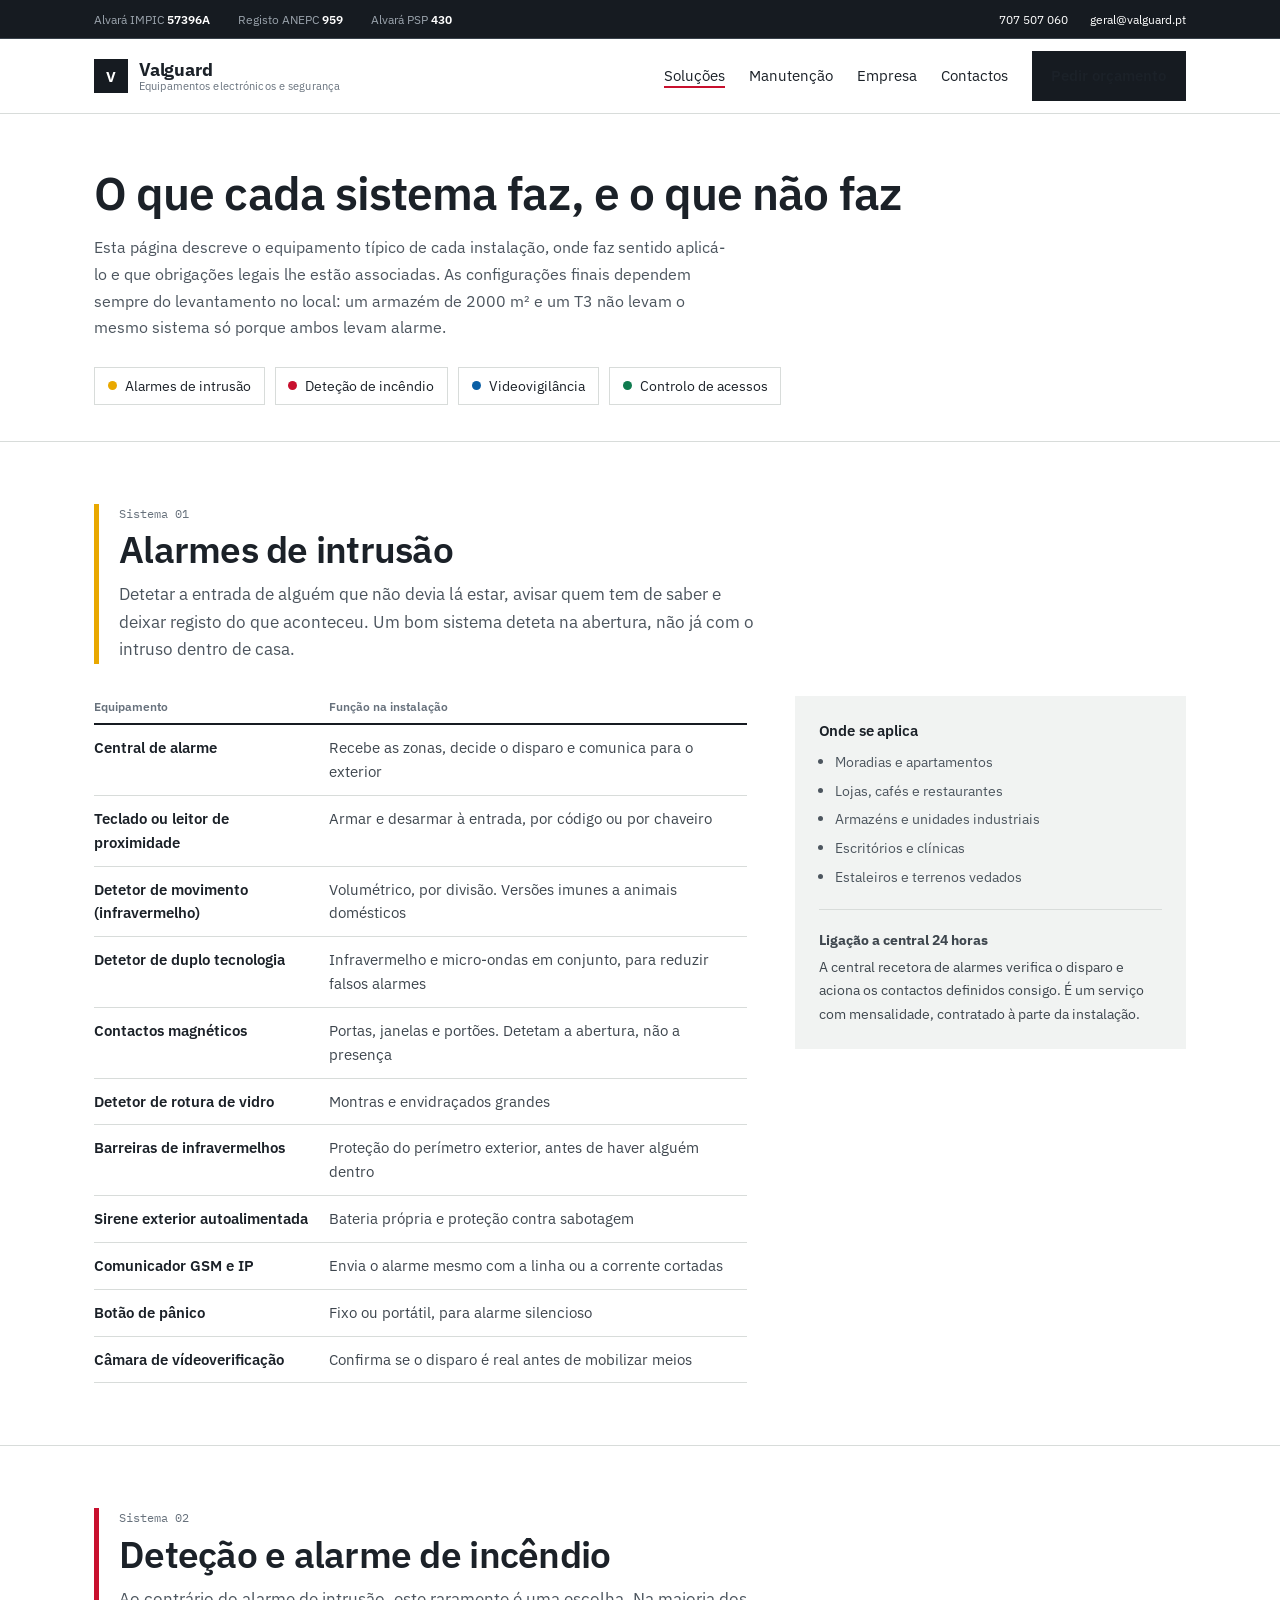
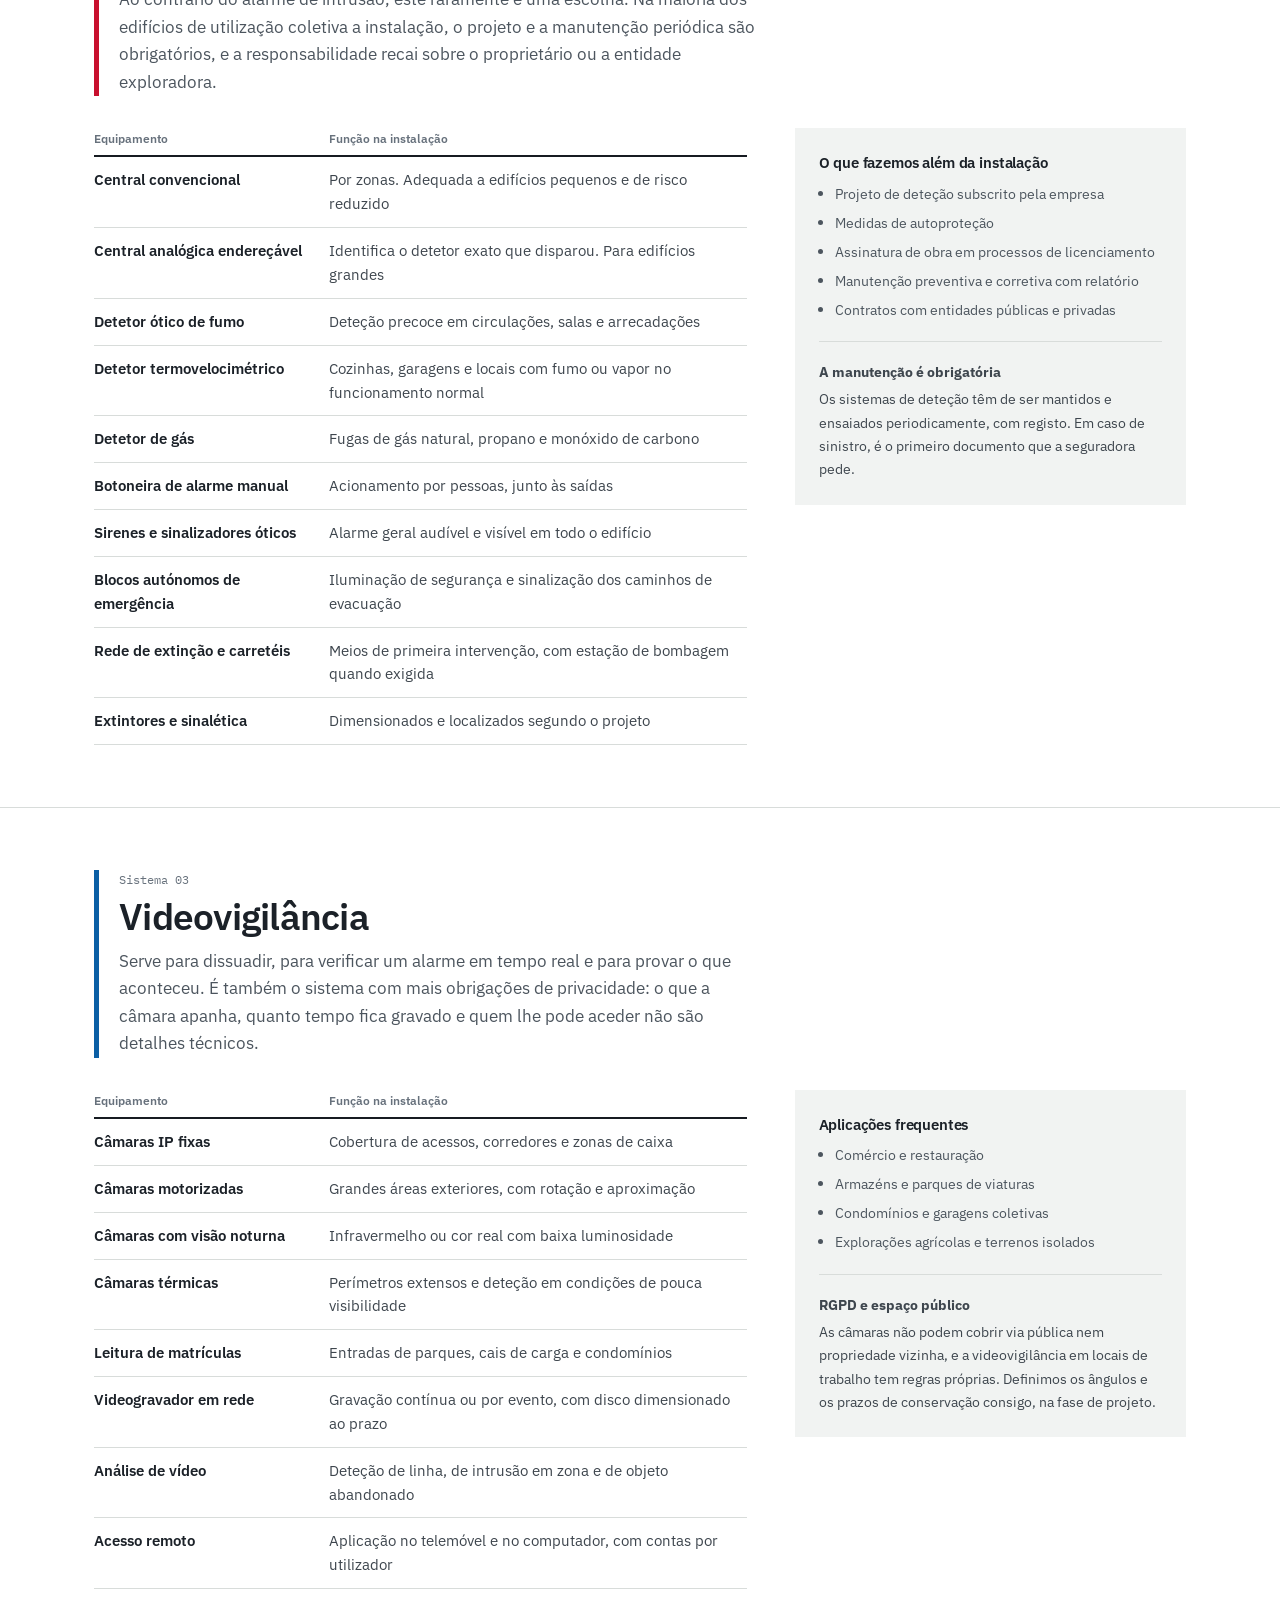
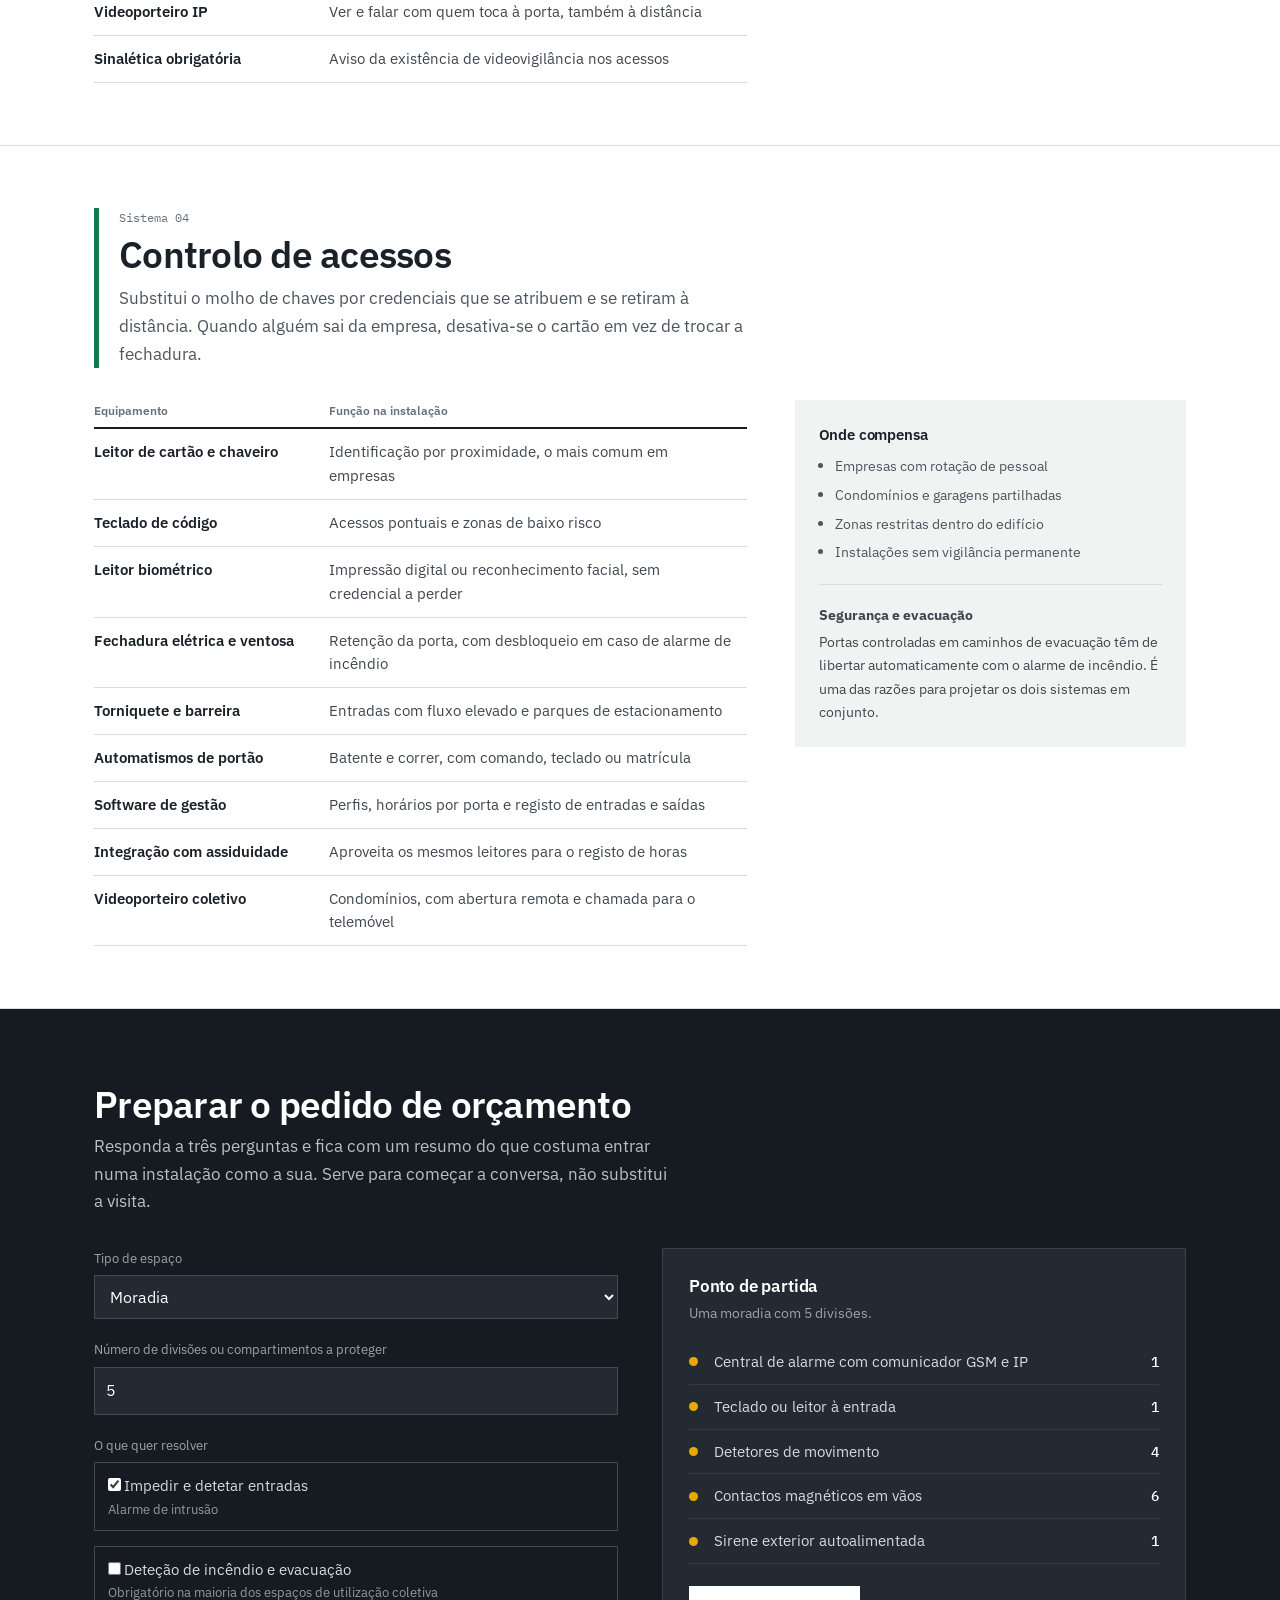
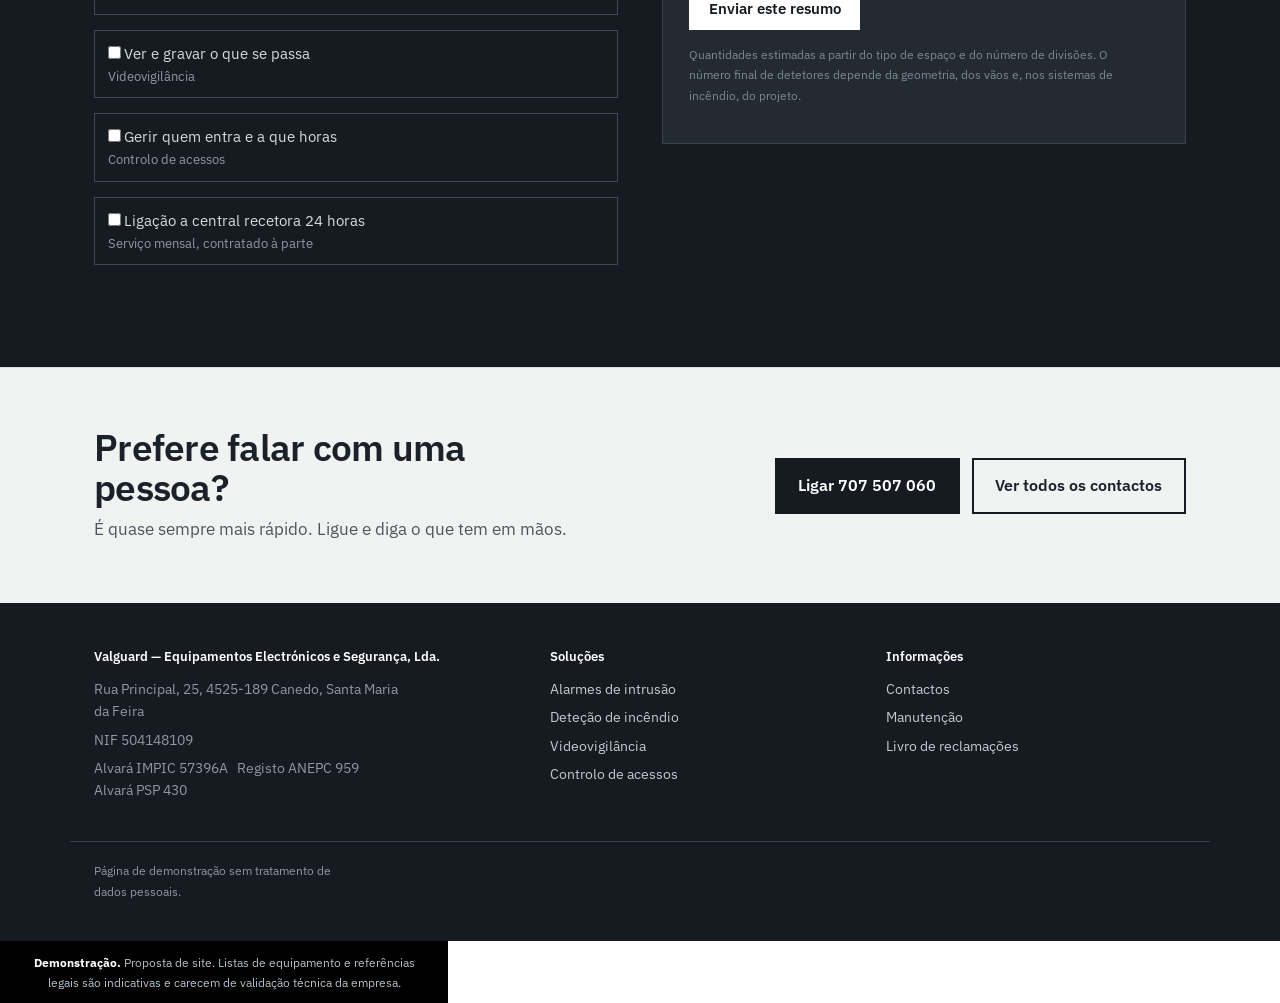
==== solucoes.html @ 0702d92c "Site de demonstração Valguard: página inicial com planta interativa, página de soluções e configurad" ====
<!DOCTYPE html>
<html lang="pt-PT">
<head>
<meta charset="utf-8">
<meta name="viewport" content="width=device-width, initial-scale=1">
<title>Soluções — Valguard, sistemas de segurança</title>
<meta name="description" content="Alarmes de intrusão, deteção de incêndio, videovigilância e controlo de acessos: o que inclui cada sistema, onde se aplica e que obrigações legais tem.">
<link rel="preconnect" href="https://fonts.googleapis.com">
<link rel="preconnect" href="https://fonts.gstatic.com" crossorigin>
<link href="https://fonts.googleapis.com/css2?family=IBM+Plex+Mono:wght@400;500&family=IBM+Plex+Sans:wght@400;500;600;700&display=swap" rel="stylesheet">
<link rel="stylesheet" href="assets/style.css">
</head>
<body>
<a class="skip" href="#conteudo">Saltar para o conteúdo</a>

<div class="credenciais">
  <div class="wrap">
    <span>Alvará IMPIC <b>57396A</b></span>
    <span>Registo ANEPC <b>959</b></span>
    <span>Alvará PSP <b>430</b></span>
    <span class="dir">
      <a href="tel:707507060">707 507 060</a>
      <a href="mailto:geral@valguard.pt">geral@valguard.pt</a>
    </span>
  </div>
</div>

<header class="topo">
  <div class="wrap">
    <a class="marca" href="index.html">
      <span class="sig" aria-hidden="true">V</span>
      <span class="nome">Valguard<small>Equipamentos electrónicos e segurança</small></span>
    </a>
    <nav class="menu">
      <a href="solucoes.html" aria-current="page">Soluções</a>
      <a href="index.html#manutencao">Manutenção</a>
      <a href="index.html#empresa">Empresa</a>
      <a href="index.html#contactos">Contactos</a>
      <a class="btn" href="#configurador">Pedir orçamento</a>
    </nav>
  </div>
</header>

<main id="conteudo">

<div class="topo-solucoes">
  <div class="wrap">
    <h1>O que cada sistema faz, e o que não faz</h1>
    <p>Esta página descreve o equipamento típico de cada instalação, onde faz sentido aplicá-lo
      e que obrigações legais lhe estão associadas. As configurações finais dependem sempre
      do levantamento no local: um armazém de 2000 m² e um T3 não levam o mesmo sistema
      só porque ambos levam alarme.</p>
    <div class="indice">
      <a href="#intrusao"><i style="background:var(--intrusao)"></i>Alarmes de intrusão</a>
      <a href="#incendio"><i style="background:var(--incendio)"></i>Deteção de incêndio</a>
      <a href="#video"><i style="background:var(--video)"></i>Videovigilância</a>
      <a href="#acessos"><i style="background:var(--acessos)"></i>Controlo de acessos</a>
    </div>
  </div>
</div>

<!-- INTRUSÃO -->
<section class="sistema i-intrusao" id="intrusao">
  <div class="wrap">
    <div class="cab">
      <span class="tipo">Sistema 01</span>
      <h2>Alarmes de intrusão</h2>
      <p>Detetar a entrada de alguém que não devia lá estar, avisar quem tem de saber
        e deixar registo do que aconteceu. Um bom sistema deteta na abertura, não já com o intruso
        dentro de casa.</p>
    </div>

    <div class="corpo-sistema">
      <div>
        <table class="tabela-eq">
          <thead><tr><th>Equipamento</th><th>Função na instalação</th></tr></thead>
          <tbody>
            <tr><td>Central de alarme</td><td>Recebe as zonas, decide o disparo e comunica para o exterior</td></tr>
            <tr><td>Teclado ou leitor de proximidade</td><td>Armar e desarmar à entrada, por código ou por chaveiro</td></tr>
            <tr><td>Detetor de movimento (infravermelho)</td><td>Volumétrico, por divisão. Versões imunes a animais domésticos</td></tr>
            <tr><td>Detetor de duplo tecnologia</td><td>Infravermelho e micro-ondas em conjunto, para reduzir falsos alarmes</td></tr>
            <tr><td>Contactos magnéticos</td><td>Portas, janelas e portões. Detetam a abertura, não a presença</td></tr>
            <tr><td>Detetor de rotura de vidro</td><td>Montras e envidraçados grandes</td></tr>
            <tr><td>Barreiras de infravermelhos</td><td>Proteção do perímetro exterior, antes de haver alguém dentro</td></tr>
            <tr><td>Sirene exterior autoalimentada</td><td>Bateria própria e proteção contra sabotagem</td></tr>
            <tr><td>Comunicador GSM e IP</td><td>Envia o alarme mesmo com a linha ou a corrente cortadas</td></tr>
            <tr><td>Botão de pânico</td><td>Fixo ou portátil, para alarme silencioso</td></tr>
            <tr><td>Câmara de vídeoverificação</td><td>Confirma se o disparo é real antes de mobilizar meios</td></tr>
          </tbody>
        </table>
      </div>

      <aside class="lateral">
        <h3>Onde se aplica</h3>
        <ul>
          <li>Moradias e apartamentos</li>
          <li>Lojas, cafés e restaurantes</li>
          <li>Armazéns e unidades industriais</li>
          <li>Escritórios e clínicas</li>
          <li>Estaleiros e terrenos vedados</li>
        </ul>
        <div class="alerta">
          <b>Ligação a central 24 horas</b>
          A central recetora de alarmes verifica o disparo e aciona os contactos definidos consigo.
          É um serviço com mensalidade, contratado à parte da instalação.
        </div>
      </aside>
    </div>
  </div>
</section>

<!-- INCÊNDIO -->
<section class="sistema i-incendio" id="incendio">
  <div class="wrap">
    <div class="cab">
      <span class="tipo">Sistema 02</span>
      <h2>Deteção e alarme de incêndio</h2>
      <p>Ao contrário do alarme de intrusão, este raramente é uma escolha. Na maioria dos edifícios
        de utilização coletiva a instalação, o projeto e a manutenção periódica são obrigatórios,
        e a responsabilidade recai sobre o proprietário ou a entidade exploradora.</p>
    </div>

    <div class="corpo-sistema">
      <div>
        <table class="tabela-eq">
          <thead><tr><th>Equipamento</th><th>Função na instalação</th></tr></thead>
          <tbody>
            <tr><td>Central convencional</td><td>Por zonas. Adequada a edifícios pequenos e de risco reduzido</td></tr>
            <tr><td>Central analógica endereçável</td><td>Identifica o detetor exato que disparou. Para edifícios grandes</td></tr>
            <tr><td>Detetor ótico de fumo</td><td>Deteção precoce em circulações, salas e arrecadações</td></tr>
            <tr><td>Detetor termovelocimétrico</td><td>Cozinhas, garagens e locais com fumo ou vapor no funcionamento normal</td></tr>
            <tr><td>Detetor de gás</td><td>Fugas de gás natural, propano e monóxido de carbono</td></tr>
            <tr><td>Botoneira de alarme manual</td><td>Acionamento por pessoas, junto às saídas</td></tr>
            <tr><td>Sirenes e sinalizadores óticos</td><td>Alarme geral audível e visível em todo o edifício</td></tr>
            <tr><td>Blocos autónomos de emergência</td><td>Iluminação de segurança e sinalização dos caminhos de evacuação</td></tr>
            <tr><td>Rede de extinção e carretéis</td><td>Meios de primeira intervenção, com estação de bombagem quando exigida</td></tr>
            <tr><td>Extintores e sinalética</td><td>Dimensionados e localizados segundo o projeto</td></tr>
          </tbody>
        </table>
      </div>

      <aside class="lateral">
        <h3>O que fazemos além da instalação</h3>
        <ul>
          <li>Projeto de deteção subscrito pela empresa</li>
          <li>Medidas de autoproteção</li>
          <li>Assinatura de obra em processos de licenciamento</li>
          <li>Manutenção preventiva e corretiva com relatório</li>
          <li>Contratos com entidades públicas e privadas</li>
        </ul>
        <div class="alerta">
          <b>A manutenção é obrigatória</b>
          Os sistemas de deteção têm de ser mantidos e ensaiados periodicamente, com registo.
          Em caso de sinistro, é o primeiro documento que a seguradora pede.
        </div>
      </aside>
    </div>
  </div>
</section>

<!-- VIDEOVIGILÂNCIA -->
<section class="sistema i-video" id="video">
  <div class="wrap">
    <div class="cab">
      <span class="tipo">Sistema 03</span>
      <h2>Videovigilância</h2>
      <p>Serve para dissuadir, para verificar um alarme em tempo real e para provar o que aconteceu.
        É também o sistema com mais obrigações de privacidade: o que a câmara apanha,
        quanto tempo fica gravado e quem lhe pode aceder não são detalhes técnicos.</p>
    </div>

    <div class="corpo-sistema">
      <div>
        <table class="tabela-eq">
          <thead><tr><th>Equipamento</th><th>Função na instalação</th></tr></thead>
          <tbody>
            <tr><td>Câmaras IP fixas</td><td>Cobertura de acessos, corredores e zonas de caixa</td></tr>
            <tr><td>Câmaras motorizadas</td><td>Grandes áreas exteriores, com rotação e aproximação</td></tr>
            <tr><td>Câmaras com visão noturna</td><td>Infravermelho ou cor real com baixa luminosidade</td></tr>
            <tr><td>Câmaras térmicas</td><td>Perímetros extensos e deteção em condições de pouca visibilidade</td></tr>
            <tr><td>Leitura de matrículas</td><td>Entradas de parques, cais de carga e condomínios</td></tr>
            <tr><td>Videogravador em rede</td><td>Gravação contínua ou por evento, com disco dimensionado ao prazo</td></tr>
            <tr><td>Análise de vídeo</td><td>Deteção de linha, de intrusão em zona e de objeto abandonado</td></tr>
            <tr><td>Acesso remoto</td><td>Aplicação no telemóvel e no computador, com contas por utilizador</td></tr>
            <tr><td>Videoporteiro IP</td><td>Ver e falar com quem toca à porta, também à distância</td></tr>
            <tr><td>Sinalética obrigatória</td><td>Aviso da existência de videovigilância nos acessos</td></tr>
          </tbody>
        </table>
      </div>

      <aside class="lateral">
        <h3>Aplicações frequentes</h3>
        <ul>
          <li>Comércio e restauração</li>
          <li>Armazéns e parques de viaturas</li>
          <li>Condomínios e garagens coletivas</li>
          <li>Explorações agrícolas e terrenos isolados</li>
        </ul>
        <div class="alerta">
          <b>RGPD e espaço público</b>
          As câmaras não podem cobrir via pública nem propriedade vizinha, e a videovigilância em
          locais de trabalho tem regras próprias. Definimos os ângulos e os prazos de conservação
          consigo, na fase de projeto.
        </div>
      </aside>
    </div>
  </div>
</section>

<!-- ACESSOS -->
<section class="sistema i-acessos" id="acessos">
  <div class="wrap">
    <div class="cab">
      <span class="tipo">Sistema 04</span>
      <h2>Controlo de acessos</h2>
      <p>Substitui o molho de chaves por credenciais que se atribuem e se retiram à distância.
        Quando alguém sai da empresa, desativa-se o cartão em vez de trocar a fechadura.</p>
    </div>

    <div class="corpo-sistema">
      <div>
        <table class="tabela-eq">
          <thead><tr><th>Equipamento</th><th>Função na instalação</th></tr></thead>
          <tbody>
            <tr><td>Leitor de cartão e chaveiro</td><td>Identificação por proximidade, o mais comum em empresas</td></tr>
            <tr><td>Teclado de código</td><td>Acessos pontuais e zonas de baixo risco</td></tr>
            <tr><td>Leitor biométrico</td><td>Impressão digital ou reconhecimento facial, sem credencial a perder</td></tr>
            <tr><td>Fechadura elétrica e ventosa</td><td>Retenção da porta, com desbloqueio em caso de alarme de incêndio</td></tr>
            <tr><td>Torniquete e barreira</td><td>Entradas com fluxo elevado e parques de estacionamento</td></tr>
            <tr><td>Automatismos de portão</td><td>Batente e correr, com comando, teclado ou matrícula</td></tr>
            <tr><td>Software de gestão</td><td>Perfis, horários por porta e registo de entradas e saídas</td></tr>
            <tr><td>Integração com assiduidade</td><td>Aproveita os mesmos leitores para o registo de horas</td></tr>
            <tr><td>Videoporteiro coletivo</td><td>Condomínios, com abertura remota e chamada para o telemóvel</td></tr>
          </tbody>
        </table>
      </div>

      <aside class="lateral">
        <h3>Onde compensa</h3>
        <ul>
          <li>Empresas com rotação de pessoal</li>
          <li>Condomínios e garagens partilhadas</li>
          <li>Zonas restritas dentro do edifício</li>
          <li>Instalações sem vigilância permanente</li>
        </ul>
        <div class="alerta">
          <b>Segurança e evacuação</b>
          Portas controladas em caminhos de evacuação têm de libertar automaticamente com o alarme
          de incêndio. É uma das razões para projetar os dois sistemas em conjunto.
        </div>
      </aside>
    </div>
  </div>
</section>

<!-- CONFIGURADOR -->
<section class="configurador" id="configurador">
  <div class="wrap">
    <h2>Preparar o pedido de orçamento</h2>
    <p>Responda a três perguntas e fica com um resumo do que costuma entrar numa instalação
      como a sua. Serve para começar a conversa, não substitui a visita.</p>

    <div class="cfg">
      <div>
        <div class="cfg-grupo">
          <label for="tipo">Tipo de espaço</label>
          <select id="tipo">
            <option value="apartamento">Apartamento</option>
            <option value="moradia" selected>Moradia</option>
            <option value="loja">Loja ou restaurante</option>
            <option value="escritorio">Escritório ou clínica</option>
            <option value="armazem">Armazém ou unidade industrial</option>
            <option value="condominio">Condomínio</option>
          </select>
        </div>
        <div class="cfg-grupo">
          <label for="divisoes">Número de divisões ou compartimentos a proteger</label>
          <input id="divisoes" type="number" min="1" max="60" value="5">
        </div>
        <div class="cfg-grupo">
          <label id="lbl-obj">O que quer resolver</label>
          <div class="opcoes" role="group" aria-labelledby="lbl-obj">
            <label class="opcao"><input type="checkbox" id="o-intrusao" checked>
              <span>Impedir e detetar entradas<small>Alarme de intrusão</small></span></label>
            <label class="opcao"><input type="checkbox" id="o-incendio">
              <span>Deteção de incêndio e evacuação<small>Obrigatório na maioria dos espaços de utilização coletiva</small></span></label>
            <label class="opcao"><input type="checkbox" id="o-video">
              <span>Ver e gravar o que se passa<small>Videovigilância</small></span></label>
            <label class="opcao"><input type="checkbox" id="o-acessos">
              <span>Gerir quem entra e a que horas<small>Controlo de acessos</small></span></label>
            <label class="opcao"><input type="checkbox" id="o-central">
              <span>Ligação a central recetora 24 horas<small>Serviço mensal, contratado à parte</small></span></label>
          </div>
        </div>
      </div>

      <div class="resultado">
        <h3>Ponto de partida</h3>
        <p id="cfg-resumo">Uma moradia com 5 divisões.</p>
        <ul id="cfg-lista"></ul>
        <div class="accao">
          <button class="btn btn-claro" type="button" id="cfg-enviar">Enviar este resumo</button>
        </div>
        <p class="aviso-cfg">Quantidades estimadas a partir do tipo de espaço e do número de divisões.
          O número final de detetores depende da geometria, dos vãos e, nos sistemas de incêndio, do projeto.</p>
      </div>
    </div>
  </div>
</section>

<section class="remate">
  <div class="wrap">
    <div>
      <h2>Prefere falar com uma pessoa?</h2>
      <p>É quase sempre mais rápido. Ligue e diga o que tem em mãos.</p>
    </div>
    <div class="acoes" style="margin:0">
      <a class="btn" style="padding:.82rem 1.35rem" href="tel:707507060">Ligar 707 507 060</a>
      <a class="btn btn-vazio" style="padding:.82rem 1.35rem" href="index.html#contactos">Ver todos os contactos</a>
    </div>
  </div>
</section>
</main>

<footer>
  <div class="wrap">
    <div>
      <h4>Valguard — Equipamentos Electrónicos e Segurança, Lda.</h4>
      <p>Rua Principal, 25, 4525-189 Canedo, Santa Maria da Feira</p>
      <p>NIF 504148109</p>
      <p>Alvará IMPIC 57396A &nbsp; Registo ANEPC 959 &nbsp; Alvará PSP 430</p>
    </div>
    <div>
      <h4>Soluções</h4>
      <ul>
        <li><a href="#intrusao">Alarmes de intrusão</a></li>
        <li><a href="#incendio">Deteção de incêndio</a></li>
        <li><a href="#video">Videovigilância</a></li>
        <li><a href="#acessos">Controlo de acessos</a></li>
      </ul>
    </div>
    <div>
      <h4>Informações</h4>
      <ul>
        <li><a href="index.html#contactos">Contactos</a></li>
        <li><a href="index.html#manutencao">Manutenção</a></li>
        <li><a href="https://www.livroreclamacoes.pt" target="_blank" rel="noopener">Livro de reclamações</a></li>
      </ul>
    </div>
  </div>
  <div class="wrap rodape-legal">
    <p>Página de demonstração sem tratamento de dados pessoais.</p>
  </div>
</footer>

<p class="aviso"><b>Demonstração.</b> Proposta de site. Listas de equipamento e referências legais são indicativas e carecem de validação técnica da empresa.</p>

<script>
(function(){
  var tipo = document.getElementById('tipo');
  var divs = document.getElementById('divisoes');
  var lista = document.getElementById('cfg-lista');
  var resumo = document.getElementById('cfg-resumo');
  var caixas = {
    intrusao: document.getElementById('o-intrusao'),
    incendio: document.getElementById('o-incendio'),
    video:    document.getElementById('o-video'),
    acessos:  document.getElementById('o-acessos'),
    central:  document.getElementById('o-central')
  };

  var COR = { intrusao:'#E9A800', incendio:'#C8102E', video:'#0B5FA5', acessos:'#0F7B4F', geral:'#9AA3AC' };

  var NOMES = {
    apartamento:'Um apartamento', moradia:'Uma moradia', loja:'Uma loja ou restaurante',
    escritorio:'Um escritório ou clínica', armazem:'Um armazém ou unidade industrial',
    condominio:'Um condomínio'
  };

  // fator de exterior por tipo de espaço
  var EXTERIOR = { apartamento:0, moradia:2, loja:2, escritorio:1, armazem:4, condominio:4 };

  function calcular(){
    var n = parseInt(divs.value, 10);
    if(!isFinite(n) || n < 1){ n = 1; }
    var ext = EXTERIOR[tipo.value];
    var itens = [];

    if(caixas.intrusao.checked){
      itens.push({c:'intrusao', n:'Central de alarme com comunicador GSM e IP', q:'1'});
      itens.push({c:'intrusao', n:'Teclado ou leitor à entrada', q: tipo.value==='armazem' || tipo.value==='condominio' ? '2' : '1'});
      itens.push({c:'intrusao', n:'Detetores de movimento', q: Math.max(2, Math.round(n * 0.8)) + ''});
      itens.push({c:'intrusao', n:'Contactos magnéticos em vãos', q: Math.max(2, Math.round(n * 1.2)) + ''});
      itens.push({c:'intrusao', n:'Sirene exterior autoalimentada', q: ext >= 4 ? '2' : '1'});
      if(tipo.value === 'loja'){ itens.push({c:'intrusao', n:'Detetor de rotura de vidro na montra', q:'1 a 2'}); }
      if(ext >= 4){ itens.push({c:'intrusao', n:'Barreiras de infravermelhos no perímetro', q:'2 a 4'}); }
    }
    if(caixas.incendio.checked){
      itens.push({c:'incendio', n: n > 12 ? 'Central analógica endereçável' : 'Central convencional por zonas', q:'1'});
      itens.push({c:'incendio', n:'Detetores óticos de fumo', q: Math.max(2, Math.round(n * 1.1)) + ''});
      itens.push({c:'incendio', n:'Detetores termovelocimétricos', q: (tipo.value==='loja' || tipo.value==='armazem') ? '2 a 4' : '1 a 2'});
      itens.push({c:'incendio', n:'Botoneiras manuais junto às saídas', q: Math.max(1, ext) + ''});
      itens.push({c:'incendio', n:'Sirenes e sinalizadores óticos', q: Math.max(1, Math.round(n / 4)) + ''});
      itens.push({c:'incendio', n:'Blocos autónomos de emergência', q: Math.max(2, Math.round(n * 0.7)) + ''});
      itens.push({c:'incendio', n:'Projeto e medidas de autoproteção', q:'conforme edifício'});
    }
    if(caixas.video.checked){
      itens.push({c:'video', n:'Videogravador em rede com disco', q:'1'});
      itens.push({c:'video', n:'Câmaras exteriores com visão noturna', q: Math.max(2, ext) + ''});
      itens.push({c:'video', n:'Câmaras interiores', q: Math.max(1, Math.round(n / 2)) + ''});
      itens.push({c:'video', n:'Sinalética de videovigilância', q:'todos os acessos'});
      if(tipo.value==='armazem' || tipo.value==='condominio'){
        itens.push({c:'video', n:'Leitura de matrículas na entrada', q:'1'});
      }
    }
    if(caixas.acessos.checked){
      itens.push({c:'acessos', n: tipo.value==='condominio' ? 'Videoporteiro coletivo' : 'Leitores de proximidade', q: Math.max(1, Math.round(ext/2) + 1) + ''});
      itens.push({c:'acessos', n:'Fechaduras elétricas ou ventosas', q: Math.max(1, Math.round(ext/2) + 1) + ''});
      itens.push({c:'acessos', n:'Software de gestão de credenciais', q:'1'});
      if(tipo.value==='armazem' || tipo.value==='condominio'){
        itens.push({c:'acessos', n:'Automatismo de portão', q:'1'});
      }
    }
    if(caixas.central.checked){
      itens.push({c:'geral', n:'Ligação a central recetora 24 horas', q:'mensal'});
    }

    resumo.textContent = NOMES[tipo.value] + ' com ' + n + (n === 1 ? ' divisão' : ' divisões') + '.';

    lista.innerHTML = '';
    if(itens.length === 0){
      var vazio = document.createElement('li');
      vazio.className = 'vazio-cfg';
      vazio.textContent = 'Escolha pelo menos uma coisa que queira resolver.';
      vazio.style.gridTemplateColumns = '1fr';
      lista.appendChild(vazio);
      return;
    }
    itens.forEach(function(it){
      var li = document.createElement('li');
      var i = document.createElement('i');
      i.style.background = COR[it.c];
      var span = document.createElement('span');
      span.textContent = it.n;
      var b = document.createElement('b');
      b.textContent = it.q;
      li.appendChild(i); li.appendChild(span); li.appendChild(b);
      lista.appendChild(li);
    });
  }

  [tipo, divs].forEach(function(el){ el.addEventListener('input', calcular); el.addEventListener('change', calcular); });
  Object.keys(caixas).forEach(function(k){ caixas[k].addEventListener('change', calcular); });
  calcular();

  document.getElementById('cfg-enviar').addEventListener('click', function(){
    var linhas = Array.prototype.slice.call(lista.querySelectorAll('li')).map(function(li){
      var s = li.querySelector('span'), b = li.querySelector('b');
      return s && b ? '- ' + s.textContent + ': ' + b.textContent : '';
    }).filter(Boolean).join('\n');

    var corpo = resumo.textContent + '\n\nPonto de partida gerado no site:\n' + linhas +
      '\n\nO meu contacto:\nNome:\nTelefone:\nLocalidade:\n';

    window.location.href = 'mailto:geral@valguard.pt'
      + '?subject=' + encodeURIComponent('Pedido de orçamento pelo site')
      + '&body=' + encodeURIComponent(corpo);
  });
})();
</script>
</body>
</html>
---- assets/style.css ----
/* Valguard — folha de estilos partilhada
   Sistema cromático baseado nas cores de segurança ISO 3864:
   vermelho = incêndio · amarelo = aviso/intrusão · azul = obrigação/vigilância · verde = condição segura */

:root{
  --grafite:#161B21;
  --grafite-2:#232A32;
  --tinta:#1B2128;
  --cinza:#67717C;
  --cinza-claro:#9AA3AC;
  --nevoa:#F1F3F2;
  --branco:#FFFFFF;
  --linha:#D8DCDA;
  --linha-escura:#39424B;

  --incendio:#C8102E;
  --intrusao:#E9A800;
  --video:#0B5FA5;
  --acessos:#0F7B4F;
}
*{box-sizing:border-box}
html{scroll-behavior:smooth}
body{
  margin:0;background:var(--branco);color:var(--tinta);
  font-family:"IBM Plex Sans",system-ui,sans-serif;
  font-size:17px;line-height:1.62;-webkit-font-smoothing:antialiased;
}
@media (prefers-reduced-motion:reduce){*{animation:none!important;transition:none!important;scroll-behavior:auto}}
.wrap{max-width:1140px;margin:0 auto;padding:0 24px}
a{color:var(--video);text-underline-offset:3px}
h1,h2,h3{margin:0;font-weight:600;line-height:1.08;letter-spacing:-.02em}
h1{font-size:clamp(2.15rem,5vw,3.5rem)}
h2{font-size:clamp(1.6rem,3.1vw,2.3rem)}
h3{font-size:1.1rem;font-weight:600;line-height:1.32;letter-spacing:-.01em}
p{margin:0 0 1em;max-width:64ch}
:focus-visible{outline:3px solid var(--video);outline-offset:2px}
.skip{position:absolute;left:-9999px}
.skip:focus{left:12px;top:12px;background:#fff;padding:10px 14px;z-index:60}
.mono{font-family:"IBM Plex Mono",ui-monospace,monospace}

/* ---------- barra de credenciais ---------- */
.credenciais{background:var(--grafite);color:var(--cinza-claro);font-size:.78rem;border-bottom:1px solid var(--linha-escura)}
.credenciais .wrap{display:flex;flex-wrap:wrap;gap:6px 28px;padding:9px 24px;align-items:center}
.credenciais b{color:#fff;font-weight:600}
.credenciais a{color:#fff;text-decoration:none}
.credenciais a:hover{text-decoration:underline}
.credenciais .dir{margin-left:auto;display:flex;gap:22px}
@media(max-width:720px){.credenciais .dir{margin-left:0}}

/* ---------- navegação ---------- */
.topo{background:var(--branco);border-bottom:1px solid var(--linha);position:sticky;top:0;z-index:30}
.topo .wrap{display:flex;align-items:center;gap:22px;min-height:74px}
.marca{display:flex;align-items:center;gap:11px;text-decoration:none;color:var(--tinta)}
.marca .sig{
  width:34px;height:34px;flex:none;background:var(--grafite);color:#fff;
  display:grid;place-items:center;font-weight:700;font-size:.95rem;letter-spacing:.02em;
}
.marca .nome{font-weight:700;font-size:1.12rem;line-height:1.1;letter-spacing:-.01em}
.marca .nome small{display:block;font-weight:400;font-size:.7rem;color:var(--cinza);letter-spacing:.01em}
.menu{margin-left:auto;display:flex;gap:24px;align-items:center}
.menu a{color:var(--tinta);text-decoration:none;font-size:.94rem}
.menu a:hover{text-decoration:underline}
.menu a[aria-current="page"]{box-shadow:inset 0 -2px 0 var(--incendio)}
@media(max-width:900px){.menu a:not(.btn){display:none}}

.btn{
  display:inline-block;background:var(--grafite);color:#fff;text-decoration:none;
  padding:.66rem 1.1rem;font-weight:600;font-size:.94rem;border:2px solid var(--grafite);
  cursor:pointer;font-family:inherit;
}
.btn:hover{background:#000;border-color:#000}
.btn-vazio{background:transparent;color:var(--tinta)}
.btn-vazio:hover{background:var(--grafite);color:#fff;border-color:var(--grafite)}
.btn-claro{background:#fff;color:var(--grafite);border-color:#fff}
.btn-claro:hover{background:var(--nevoa);border-color:var(--nevoa);color:var(--grafite)}
.btn-linha-clara{background:transparent;color:#fff;border-color:#5A646E}
.btn-linha-clara:hover{background:#fff;color:var(--grafite);border-color:#fff}

/* ---------- hero ---------- */
.hero{background:var(--grafite);color:#E9EDF0}
.hero .wrap{display:grid;grid-template-columns:1fr 1.05fr;gap:56px;align-items:center;padding:70px 24px 74px}
@media(max-width:960px){.hero .wrap{grid-template-columns:1fr;gap:38px;padding:48px 24px 54px}}
.hero h1{color:#fff}
.hero .sub{font-size:1.1rem;color:#B7C0C8;margin-top:1.15rem}
.acoes{display:flex;flex-wrap:wrap;gap:12px;margin-top:1.7rem}
.acoes .btn{padding:.82rem 1.35rem;font-size:1rem}
.etiqueta-desde{display:inline-flex;align-items:center;gap:11px;font-size:.82rem;color:#9AA3AC;margin-bottom:1.2rem}
.etiqueta-desde i{width:9px;height:9px;background:var(--acessos);border-radius:50%;flex:none}

/* ---------- planta interativa ---------- */
.planta-caixa{border:1px solid var(--linha-escura);background:#1B2128;padding:14px}
.planta-caixa svg{width:100%;height:auto;display:block}
.ponto{cursor:pointer}
.ponto circle.halo{opacity:0;transition:opacity .18s}
.ponto:hover circle.halo,.ponto:focus-visible circle.halo,.ponto[aria-pressed="true"] circle.halo{opacity:.28}
.ponto:focus{outline:none}
.ponto:focus-visible circle.base{stroke:#fff;stroke-width:2.5}
.ponto[aria-pressed="true"] circle.base{stroke:#fff;stroke-width:2.5}
.legenda-planta{
  display:flex;gap:12px;align-items:flex-start;margin-top:13px;padding-top:13px;
  border-top:1px solid var(--linha-escura);min-height:66px;
}
.legenda-planta .pastilha{width:11px;height:11px;flex:none;margin-top:6px;border-radius:50%;background:var(--cinza)}
.legenda-planta strong{display:block;color:#fff;font-size:.95rem}
.legenda-planta p{margin:.2rem 0 0;font-size:.85rem;color:#A9B2BA;max-width:52ch}
.dica{font-size:.78rem;color:#7E8892;margin:10px 0 0}

/* ---------- faixa de serviços ---------- */
.solucoes{padding:78px 0;background:var(--branco)}
@media(max-width:700px){.solucoes{padding:54px 0}}
.cabeca{max-width:58ch;margin-bottom:40px}
.cabeca p{color:#4C555E;margin-top:.75rem}
.quatro{display:grid;grid-template-columns:repeat(4,1fr);gap:1px;background:var(--linha)}
@media(max-width:900px){.quatro{grid-template-columns:repeat(2,1fr)}}
@media(max-width:560px){.quatro{grid-template-columns:1fr}}
.sol{background:#fff;padding:26px 22px 24px;border-top:4px solid var(--cinza);display:flex;flex-direction:column}
.sol.s-intrusao{border-top-color:var(--intrusao)}
.sol.s-incendio{border-top-color:var(--incendio)}
.sol.s-video{border-top-color:var(--video)}
.sol.s-acessos{border-top-color:var(--acessos)}
.sol h3{margin-bottom:.55rem}
.sol p{font-size:.93rem;color:#4C555E;margin-bottom:1.1rem}
.sol ul{margin:0 0 1.2rem;padding-left:1.05rem;font-size:.87rem;color:#5A636C}
.sol li{margin-bottom:.2rem}
.sol a{margin-top:auto;font-weight:600;font-size:.9rem;text-decoration:none;color:var(--tinta);border-bottom:2px solid var(--linha);align-self:flex-start;padding-bottom:2px}
.sol a:hover{border-color:var(--tinta)}

/* ---------- processo ---------- */
.processo{background:var(--nevoa);padding:78px 0;border-top:1px solid var(--linha)}
@media(max-width:700px){.processo{padding:54px 0}}
.processo ol{list-style:none;margin:0;padding:0;counter-reset:etapa;display:grid;grid-template-columns:repeat(4,1fr);gap:0 34px}
@media(max-width:860px){.processo ol{grid-template-columns:repeat(2,1fr);gap:30px 28px}}
@media(max-width:520px){.processo ol{grid-template-columns:1fr;gap:26px}}
.processo li{counter-increment:etapa;border-top:2px solid var(--grafite);padding-top:16px}
.processo li::before{
  content:counter(etapa,decimal-leading-zero);display:block;
  font-family:"IBM Plex Mono",monospace;font-size:.8rem;color:var(--cinza);margin-bottom:8px;
}
.processo li p{font-size:.92rem;color:#4C555E;margin:.45rem 0 0}

/* ---------- manutenção (destaque) ---------- */
.manutencao{background:var(--grafite);color:#E9EDF0;padding:78px 0}
@media(max-width:700px){.manutencao{padding:54px 0}}
.manutencao .wrap{display:grid;grid-template-columns:1.1fr .9fr;gap:56px;align-items:start}
@media(max-width:880px){.manutencao .wrap{grid-template-columns:1fr;gap:34px}}
.manutencao h2{color:#fff}
.manutencao p{color:#B7C0C8}
.lista-check{list-style:none;margin:0;padding:0}
.lista-check li{display:grid;grid-template-columns:22px 1fr;gap:12px;padding:13px 0;border-bottom:1px solid var(--linha-escura);font-size:.94rem;color:#CFD6DB}
.lista-check li:first-child{border-top:1px solid var(--linha-escura)}
.lista-check svg{margin-top:5px;color:var(--acessos)}

/* ---------- empresa ---------- */
.empresa{padding:78px 0}
@media(max-width:700px){.empresa{padding:54px 0}}
.empresa .wrap{display:grid;grid-template-columns:1.15fr .85fr;gap:60px}
@media(max-width:880px){.empresa .wrap{grid-template-columns:1fr;gap:34px}}
.factos{border-top:2px solid var(--grafite)}
.factos div{display:flex;justify-content:space-between;gap:18px;padding:12px 0;border-bottom:1px solid var(--linha);font-size:.92rem}
.factos dt{color:var(--cinza);margin:0}
.factos dd{margin:0;text-align:right;font-weight:600}

/* ---------- contactos e formulário ---------- */
.contactos{background:var(--nevoa);padding:78px 0;border-top:1px solid var(--linha)}
@media(max-width:700px){.contactos{padding:54px 0}}
.contactos .wrap{display:grid;grid-template-columns:.85fr 1.15fr;gap:56px;align-items:start}
@media(max-width:880px){.contactos .wrap{grid-template-columns:1fr;gap:36px}}
.bloco-contacto{margin-bottom:26px}
.bloco-contacto h3{font-size:.85rem;color:var(--cinza);font-weight:600;margin-bottom:.25rem}
.bloco-contacto a.forte{font-size:1.45rem;font-weight:600;text-decoration:none;color:var(--tinta);letter-spacing:-.02em}
.bloco-contacto a.forte:hover{text-decoration:underline}
.bloco-contacto p{margin:0;color:#4C555E;font-size:.95rem}
.bloco-contacto small{color:var(--cinza);font-size:.78rem}

.formulario{background:#fff;border:1px solid var(--linha);padding:30px}
@media(max-width:520px){.formulario{padding:22px}}
.formulario h2{font-size:1.45rem;margin-bottom:.4rem}
.formulario > p{font-size:.93rem;color:#4C555E}
.campos{display:grid;grid-template-columns:1fr 1fr;gap:16px;margin-top:20px}
@media(max-width:600px){.campos{grid-template-columns:1fr}}
.campo-largo{grid-column:1/-1}
.formulario label{display:block;font-size:.83rem;color:var(--cinza);margin-bottom:5px}
.formulario input,.formulario select,.formulario textarea{
  width:100%;font:inherit;font-size:.97rem;padding:.62rem .7rem;
  border:1px solid var(--linha);background:#fff;color:var(--tinta);
}
.formulario textarea{min-height:96px;resize:vertical}
.formulario .rodape{display:flex;flex-wrap:wrap;gap:14px;align-items:center;margin-top:20px}
.formulario .nota{font-size:.78rem;color:var(--cinza);max-width:34ch}

footer{background:var(--grafite);color:#8F99A2;padding:44px 0 34px;font-size:.86rem}
footer .wrap{display:grid;grid-template-columns:1.4fr 1fr 1fr;gap:36px}
@media(max-width:760px){footer .wrap{grid-template-columns:1fr 1fr;gap:28px}}
@media(max-width:480px){footer .wrap{grid-template-columns:1fr}}
footer h4{margin:0 0 10px;font-size:.8rem;color:#fff;font-weight:600}
footer a{color:#C3CAD0;text-decoration:none}
footer a:hover{text-decoration:underline}
footer ul{list-style:none;margin:0;padding:0}
footer li{margin-bottom:6px}
footer p{margin:0 0 6px;max-width:38ch}
.rodape-legal{border-top:1px solid var(--linha-escura);margin-top:34px;padding-top:18px;font-size:.78rem}
.aviso{background:#000;color:#B7C0C8;font-size:.78rem;text-align:center;padding:11px 24px;margin:0}
.aviso b{color:#fff}

/* =========================================================
   PÁGINA DE SOLUÇÕES
   ========================================================= */
.topo-solucoes{padding:54px 0 36px;border-bottom:1px solid var(--linha)}
.topo-solucoes h1{font-size:clamp(1.95rem,4.2vw,2.9rem)}
.topo-solucoes p{margin-top:1rem;color:#4C555E;font-size:1.03rem}
.indice{display:flex;flex-wrap:wrap;gap:10px;margin-top:26px}
.indice a{
  text-decoration:none;font-size:.88rem;color:var(--tinta);padding:.4rem .8rem;
  border:1px solid var(--linha);display:flex;align-items:center;gap:8px;
}
.indice a:hover{border-color:var(--cinza)}
.indice i{width:9px;height:9px;flex:none;border-radius:50%}

.sistema{padding:62px 0;border-bottom:1px solid var(--linha)}
@media(max-width:700px){.sistema{padding:44px 0}}
.sistema .cab{border-left:5px solid var(--cinza);padding-left:20px;margin-bottom:32px}
.sistema.i-intrusao .cab{border-color:var(--intrusao)}
.sistema.i-incendio .cab{border-color:var(--incendio)}
.sistema.i-video .cab{border-color:var(--video)}
.sistema.i-acessos .cab{border-color:var(--acessos)}
.sistema .cab .tipo{font-family:"IBM Plex Mono",monospace;font-size:.76rem;color:var(--cinza);display:block;margin-bottom:7px}
.sistema .cab p{margin:.7rem 0 0;color:#4C555E}
.corpo-sistema{display:grid;grid-template-columns:1.25fr .75fr;gap:48px;align-items:start}
@media(max-width:900px){.corpo-sistema{grid-template-columns:1fr;gap:32px}}
.tabela-eq{width:100%;border-collapse:collapse;font-size:.92rem}
.tabela-eq th{text-align:left;font-size:.78rem;color:var(--cinza);font-weight:600;border-bottom:2px solid var(--grafite);padding:0 14px 7px 0}
.tabela-eq td{border-bottom:1px solid var(--linha);padding:11px 14px 11px 0;vertical-align:top;color:#3E464E}
.tabela-eq td:first-child{font-weight:600;color:var(--tinta);width:36%}
@media(max-width:600px){
  .tabela-eq,.tabela-eq tbody,.tabela-eq tr,.tabela-eq td{display:block;width:100%}
  .tabela-eq thead{display:none}
  .tabela-eq tr{border-bottom:1px solid var(--linha);padding:11px 0}
  .tabela-eq td{border:0;padding:1px 0}
  .tabela-eq td:first-child{width:auto;font-size:1rem}
  .tabela-eq td:last-child{color:var(--cinza);font-size:.88rem}
}
.lateral{background:var(--nevoa);padding:24px;font-size:.9rem}
.lateral h3{font-size:.95rem;margin-bottom:.6rem}
.lateral ul{margin:0;padding-left:1.05rem;color:#4C555E}
.lateral li{margin-bottom:.35rem}
.lateral .alerta{margin-top:20px;padding-top:18px;border-top:1px solid var(--linha);color:#3E464E}
.lateral .alerta b{display:block;margin-bottom:.25rem}

/* configurador */
.configurador{background:var(--grafite);color:#E9EDF0;padding:76px 0}
@media(max-width:700px){.configurador{padding:52px 0}}
.configurador h2{color:#fff;margin-bottom:.5rem}
.configurador > .wrap > p{color:#B7C0C8;max-width:58ch}
.cfg{display:grid;grid-template-columns:1fr 1fr;gap:44px;margin-top:32px;align-items:start}
@media(max-width:820px){.cfg{grid-template-columns:1fr;gap:28px}}
.cfg label{display:block;font-size:.84rem;color:#9AA3AC;margin-bottom:6px}
.cfg-grupo{margin-bottom:20px}
.cfg select,.cfg input[type=number]{
  width:100%;font:inherit;font-size:1rem;padding:.62rem .7rem;
  background:var(--grafite-2);border:1px solid #414A54;color:#fff;
}
.opcoes{display:grid;gap:9px}
.opcao{display:flex;gap:11px;align-items:flex-start;padding:11px 13px;border:1px solid #414A54;cursor:pointer}
.opcao:hover{border-color:#66707A}
.opcao input{margin:4px 0 0;accent-color:#fff;flex:none}
.opcao span{font-size:.93rem;color:#D5DBE0}
.opcao span small{display:block;color:#8F99A2;font-size:.79rem}
.resultado{border:1px solid var(--linha-escura);background:var(--grafite-2);padding:26px}
.resultado h3{color:#fff;font-size:1.05rem;margin-bottom:.3rem}
.resultado > p{font-size:.86rem;color:#9AA3AC}
.resultado ul{list-style:none;margin:16px 0 0;padding:0}
.resultado li{display:grid;grid-template-columns:14px 1fr auto;gap:11px;align-items:baseline;padding:10px 0;border-bottom:1px solid #333B44;font-size:.92rem;color:#D5DBE0}
.resultado li i{width:9px;height:9px;border-radius:50%;align-self:center}
.resultado li b{font-family:"IBM Plex Mono",monospace;font-weight:500;color:#fff;font-size:.88rem}
.resultado .vazio-cfg{color:#8F99A2;font-size:.9rem;padding:16px 0}
.resultado .accao{margin-top:22px}
.resultado .aviso-cfg{font-size:.78rem;color:#7E8892;margin-top:14px}

.remate{padding:60px 0;background:var(--nevoa);border-top:1px solid var(--linha)}
.remate .wrap{display:flex;flex-wrap:wrap;gap:26px;align-items:center;justify-content:space-between}
.remate h2{max-width:22ch}
.remate p{margin:.5rem 0 0;color:#4C555E}
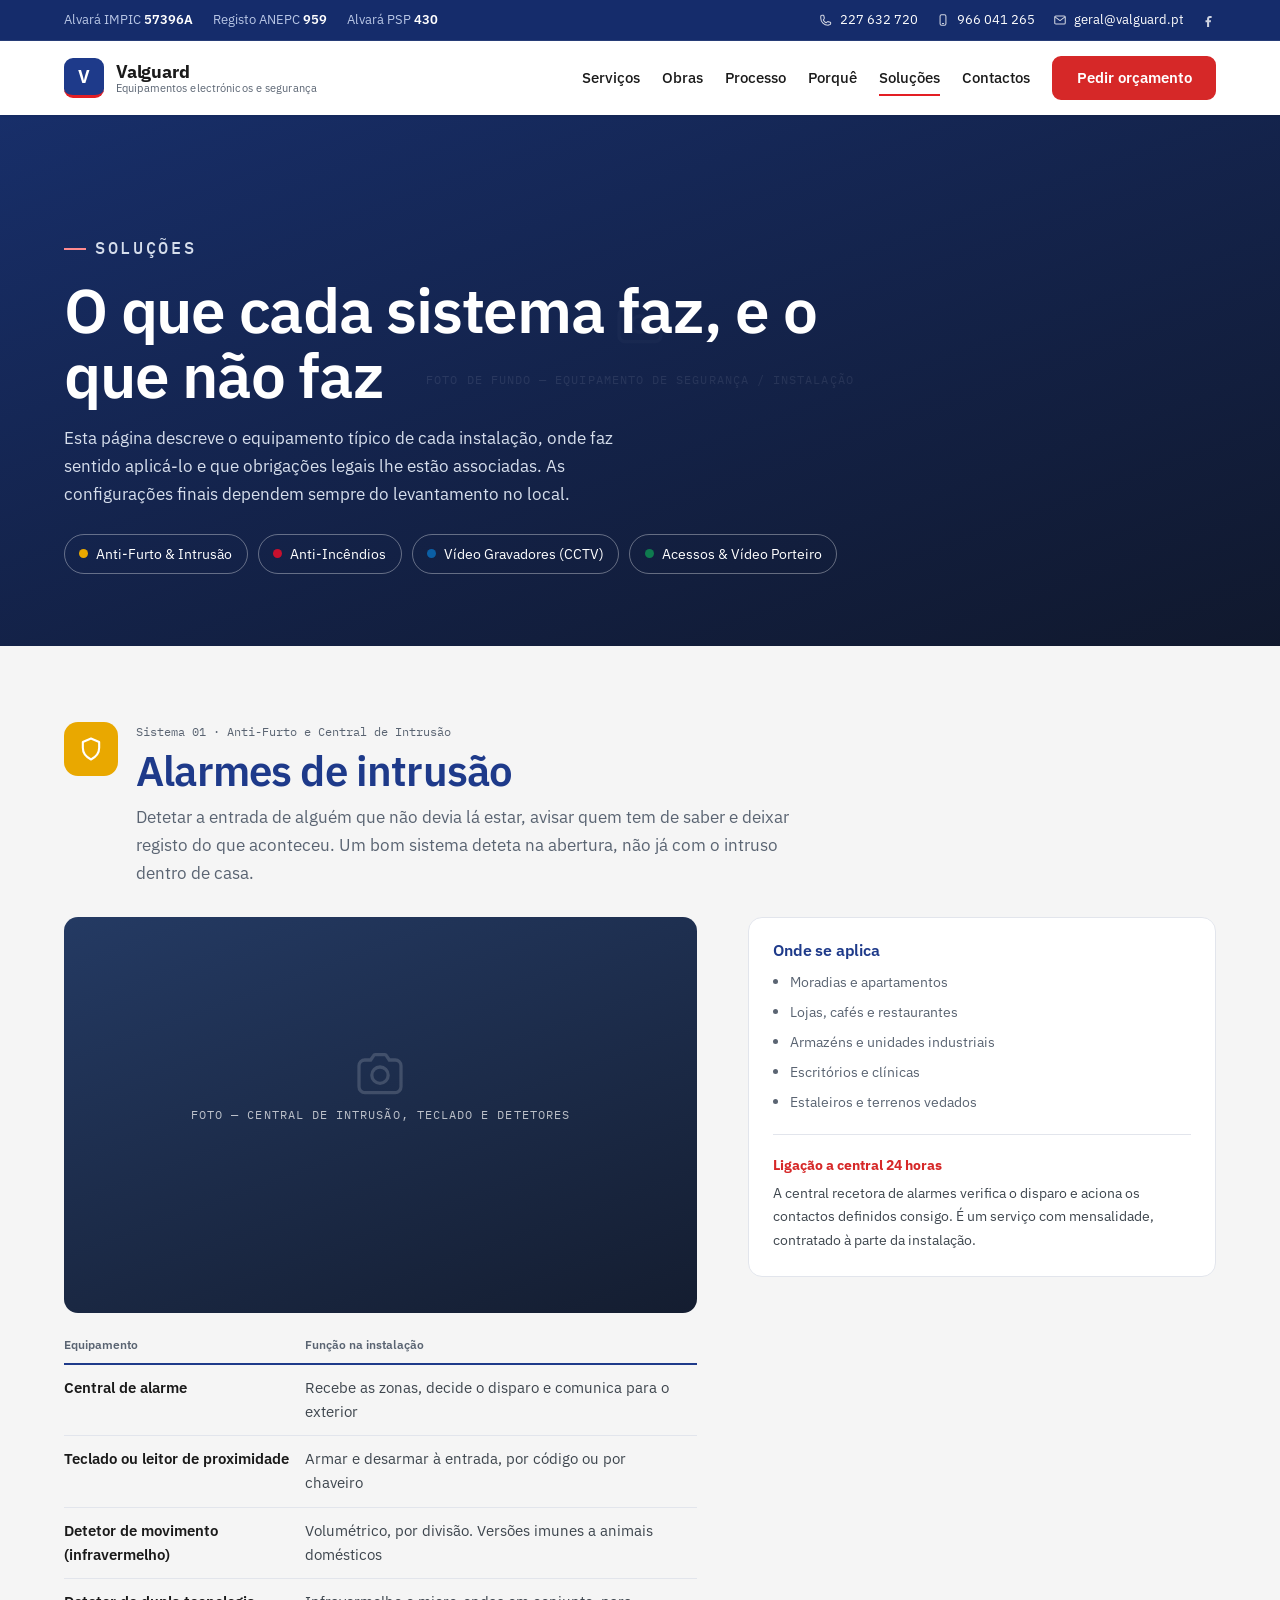
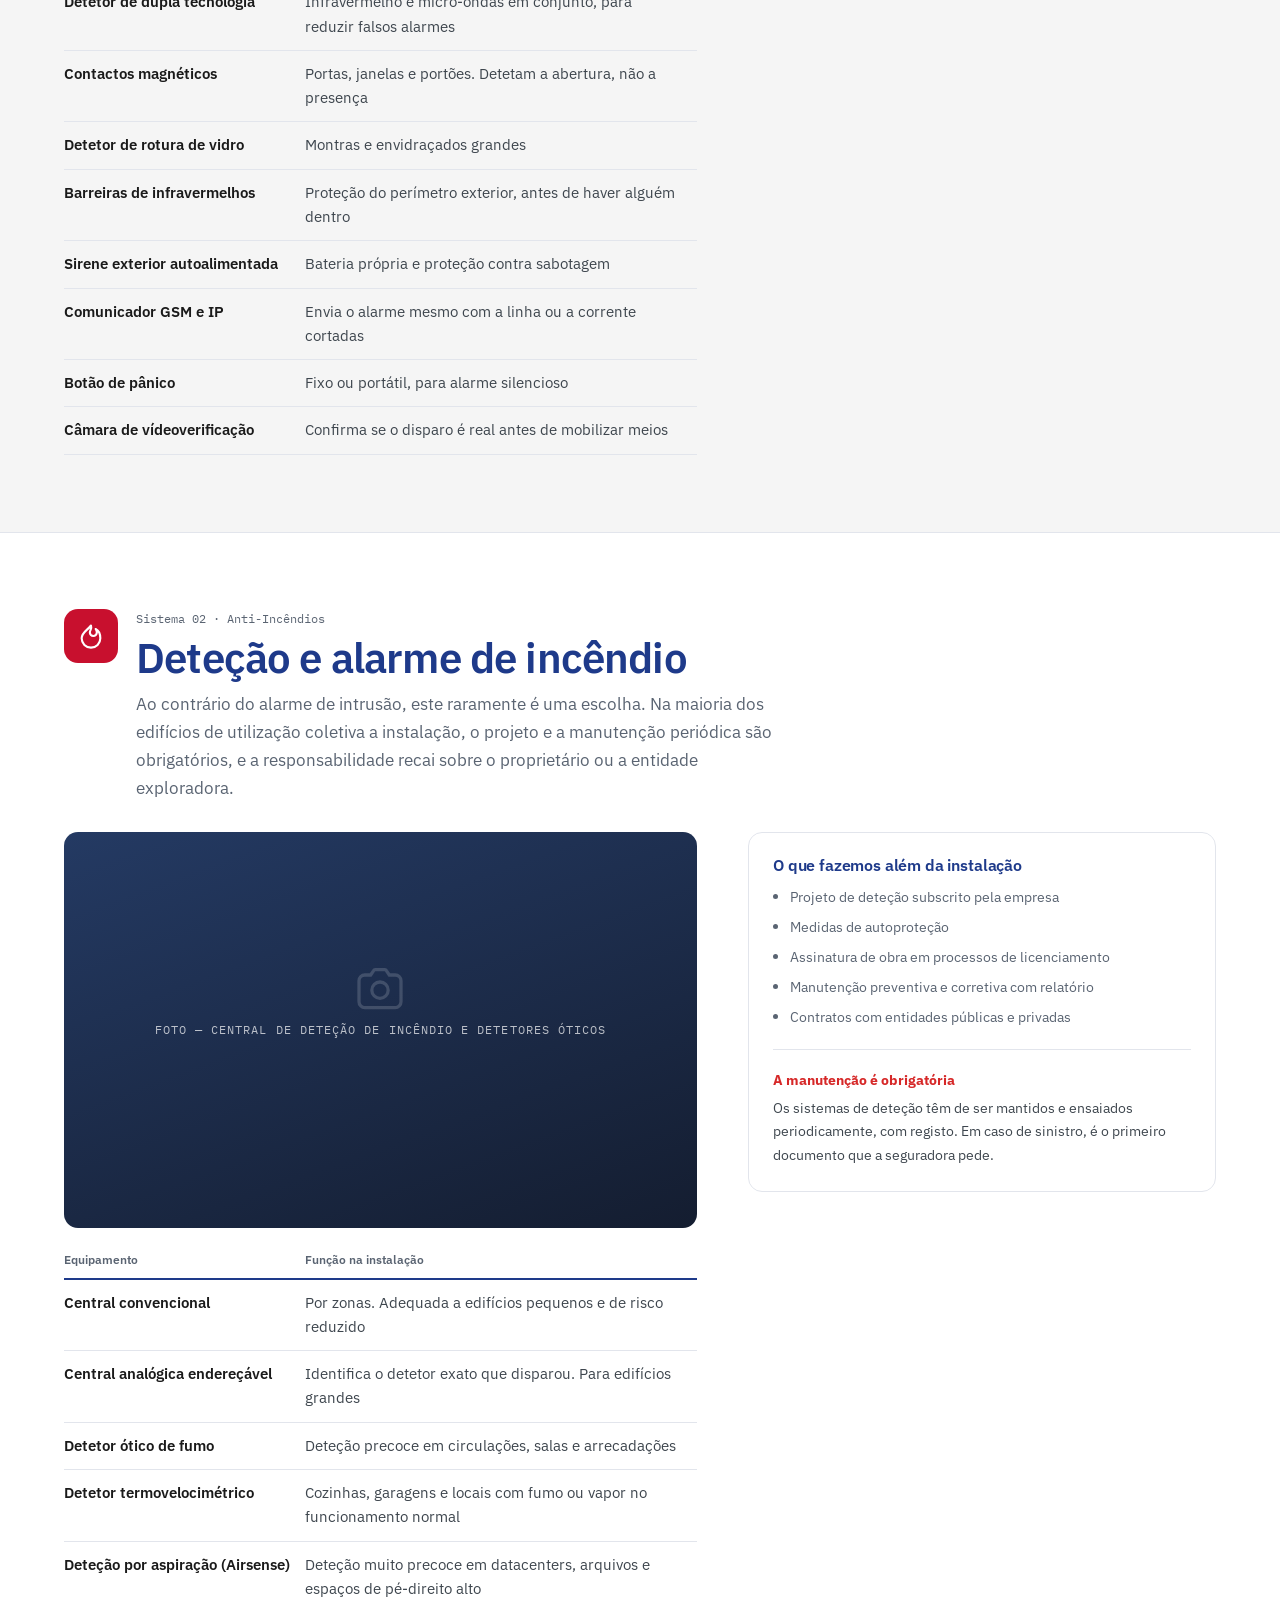
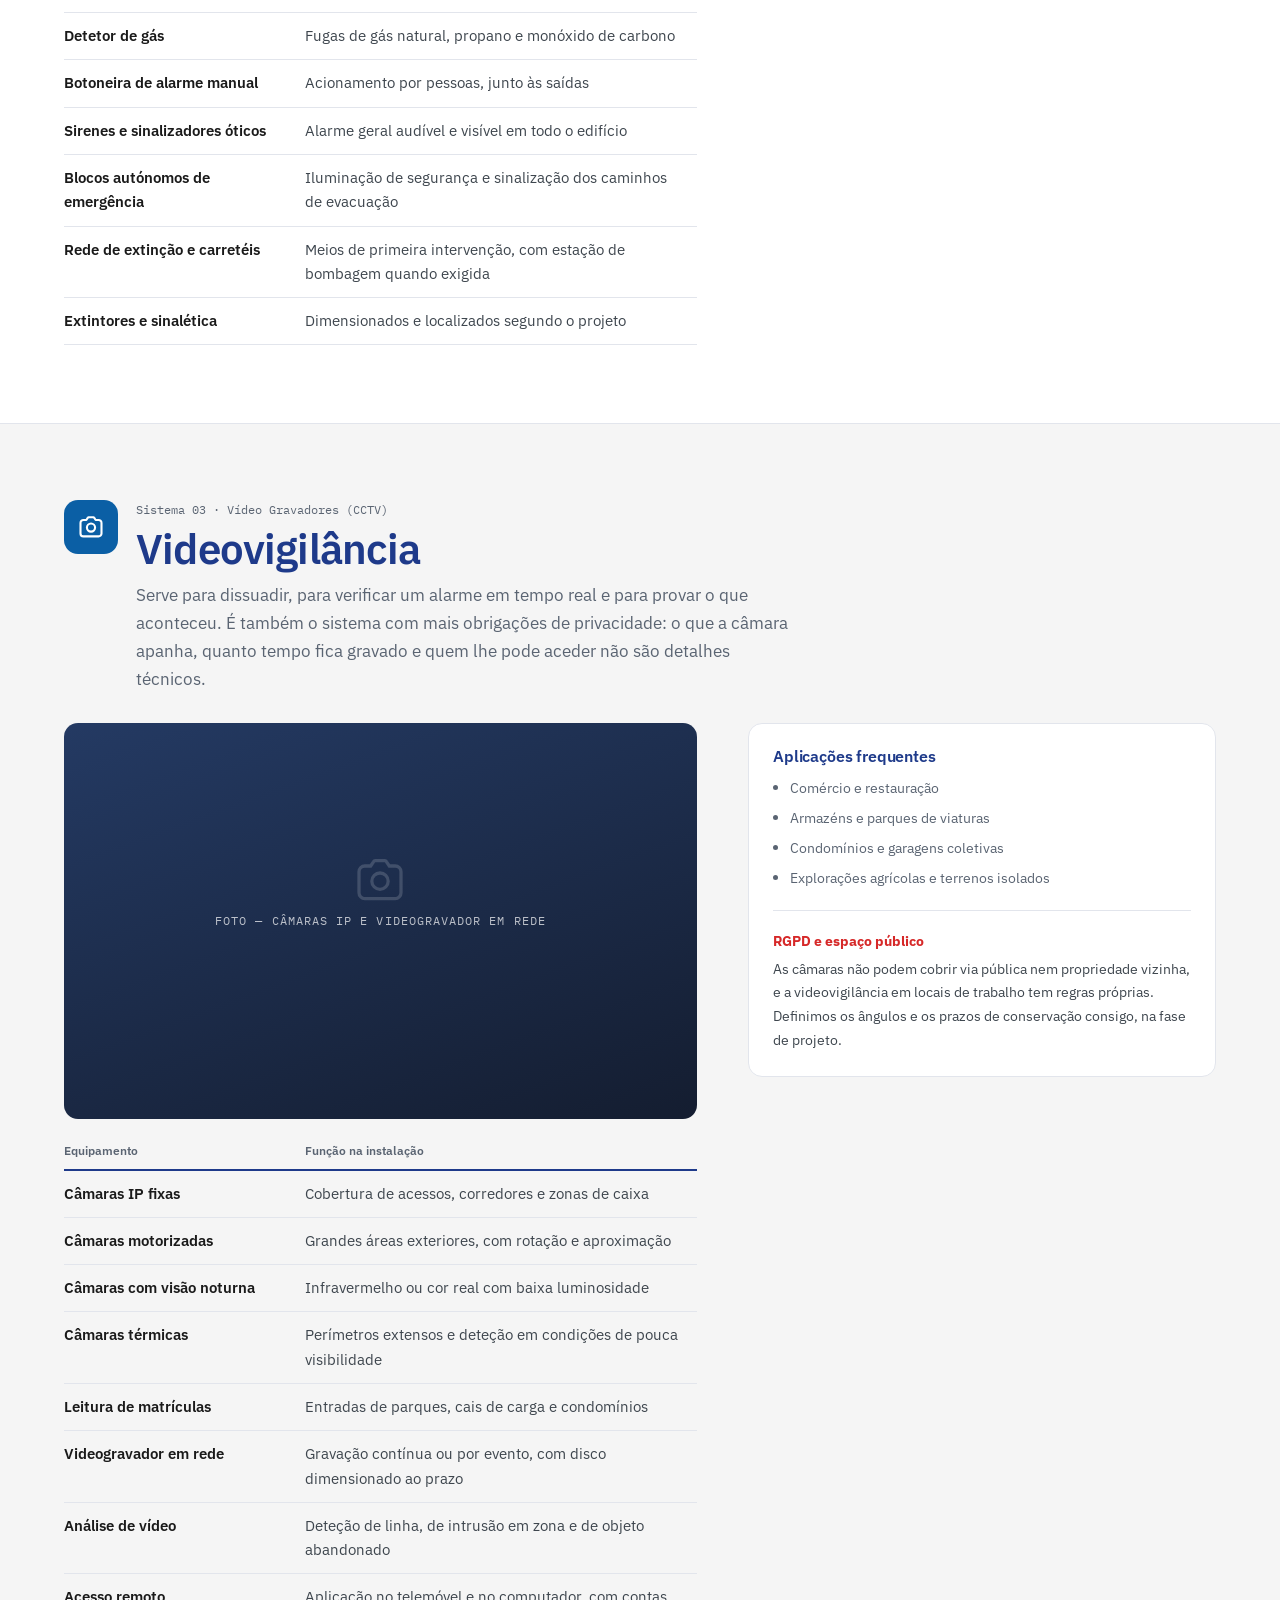
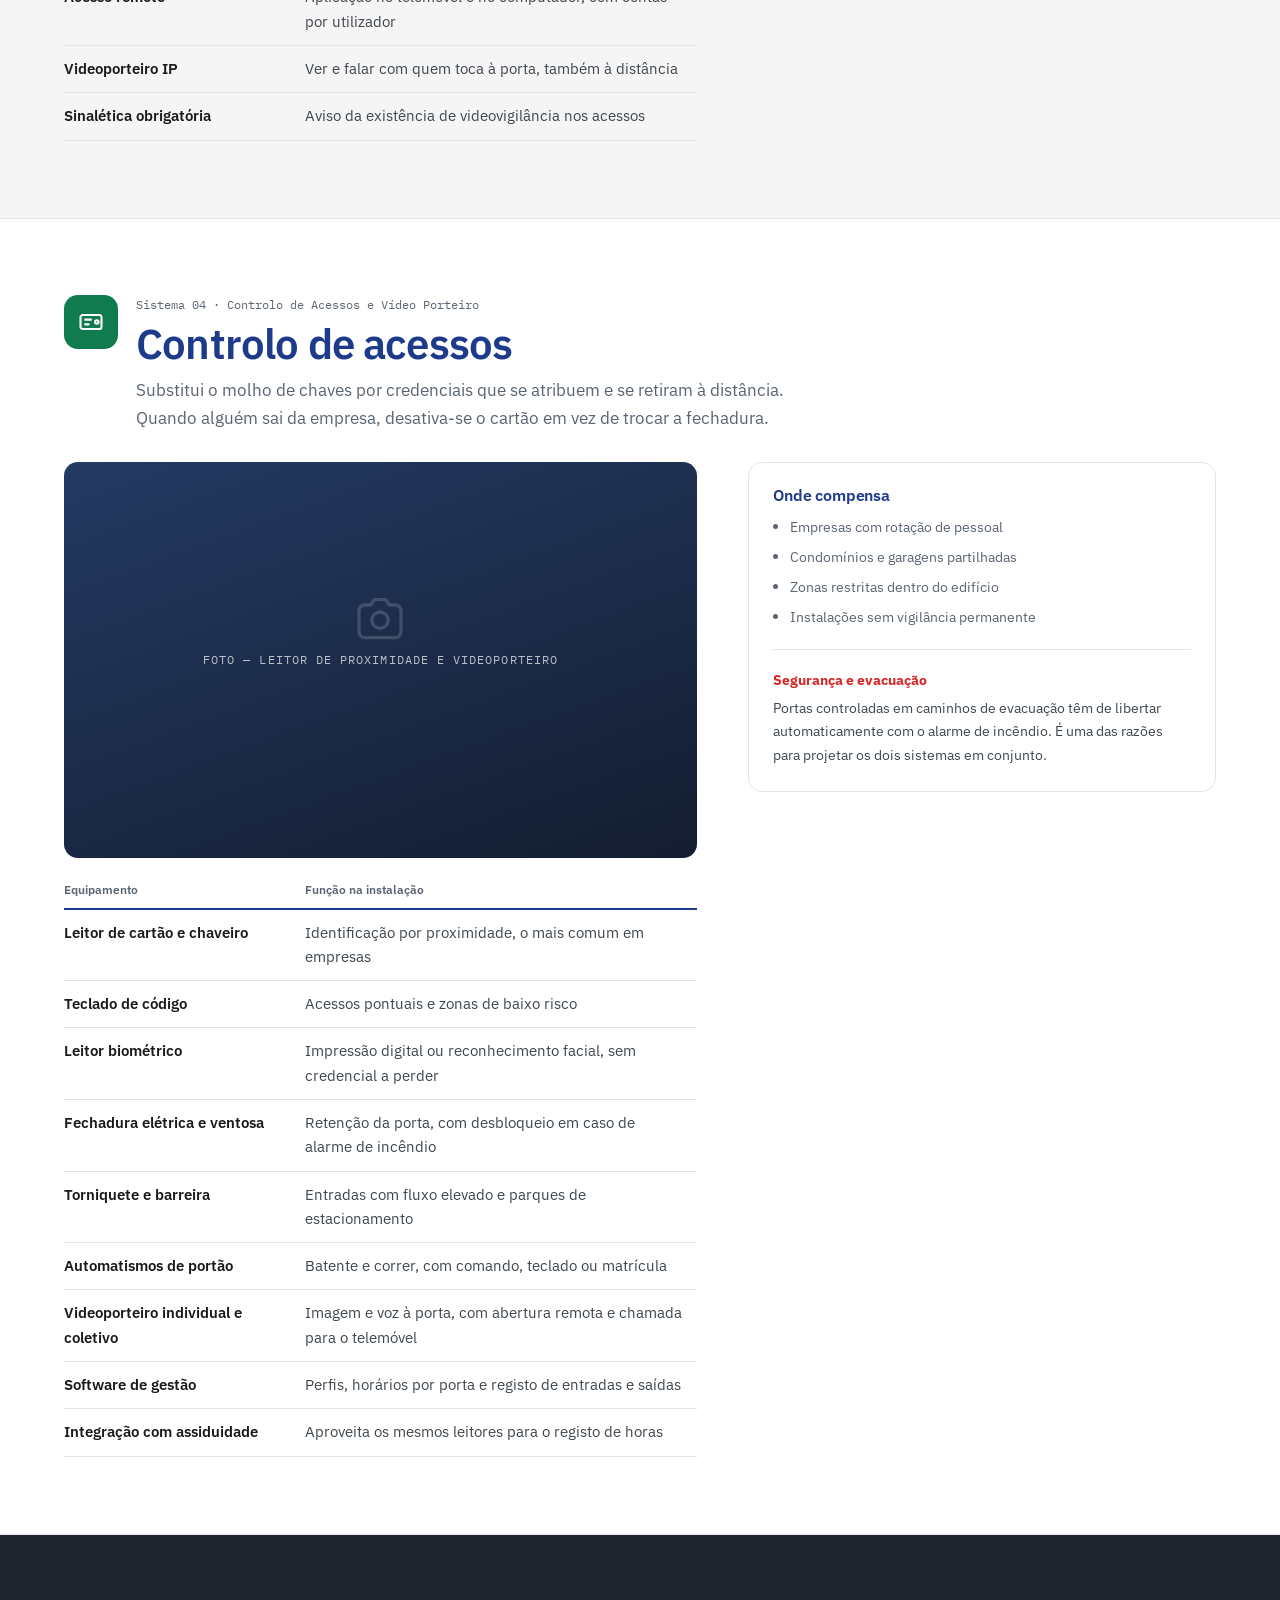
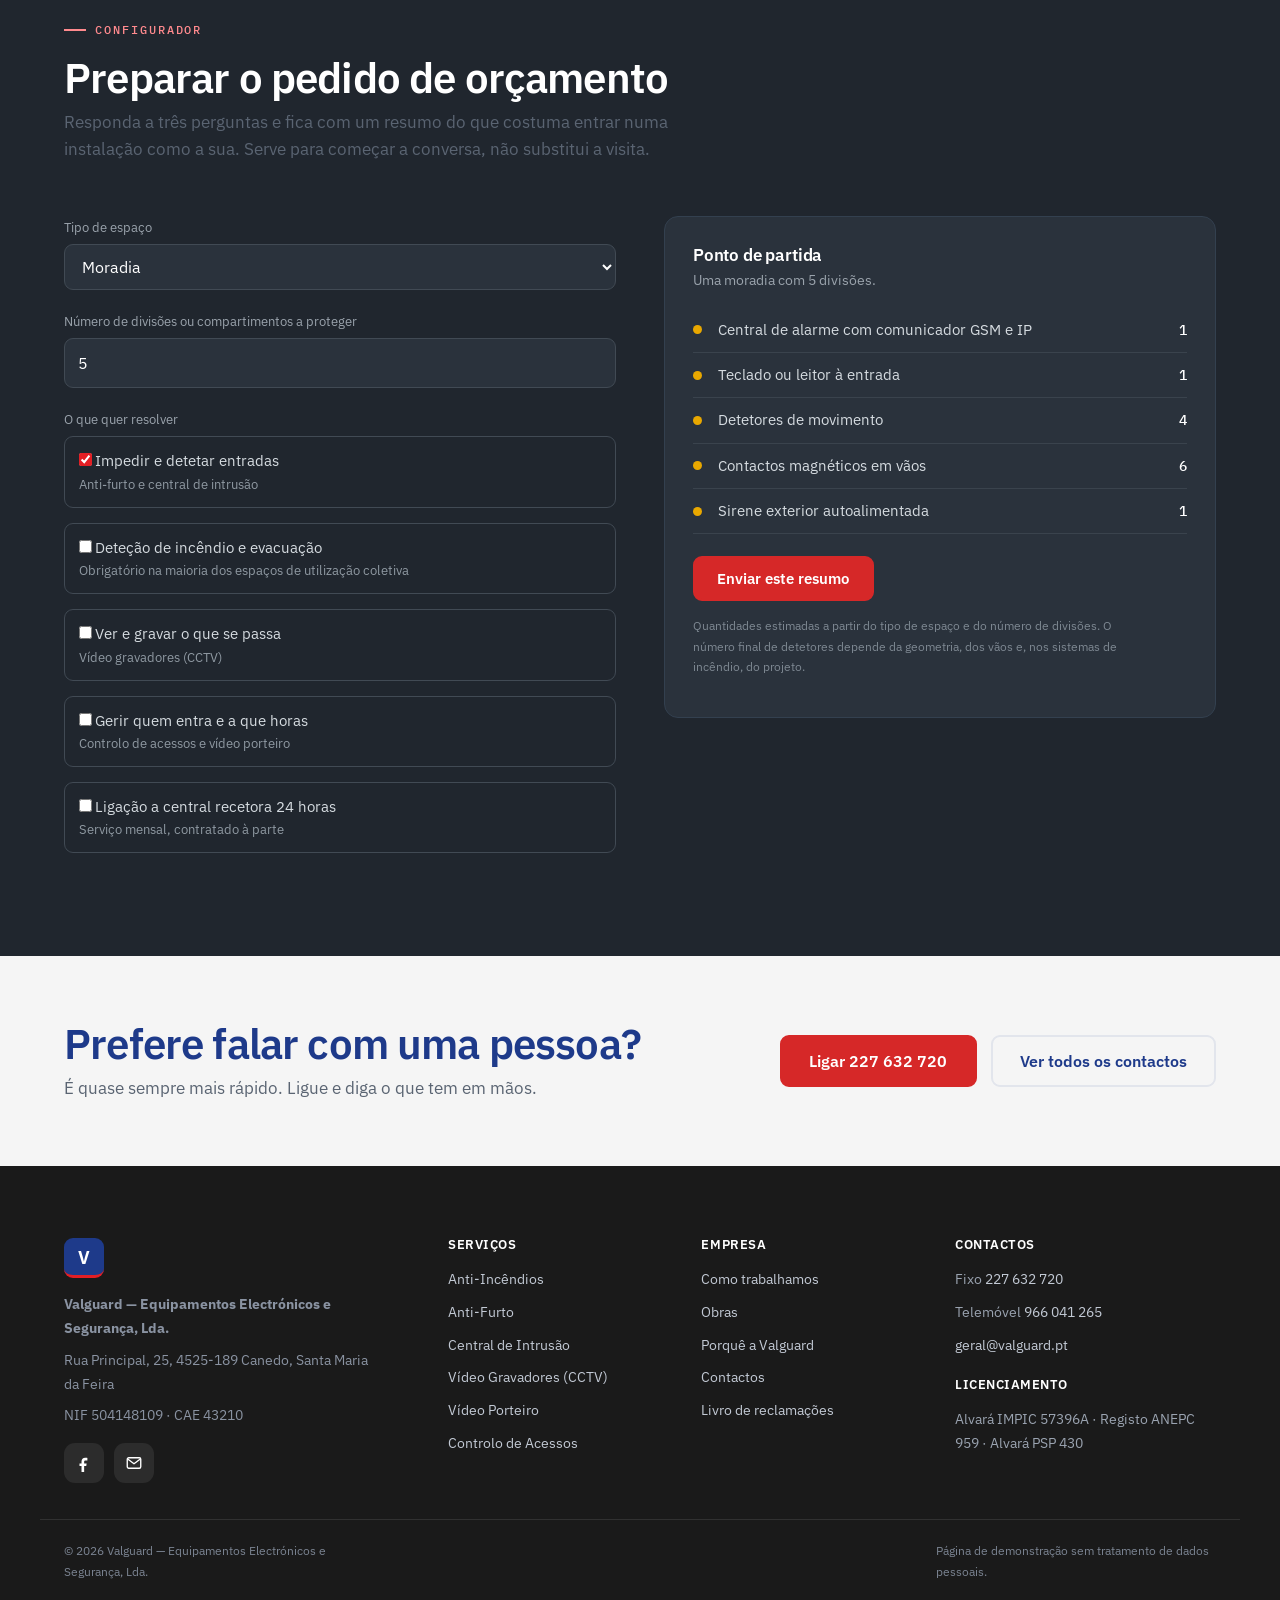
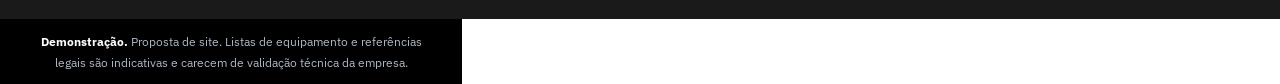
==== commit fe59d6fd: "Redesign: hero, estilos, solucoes e imagens" ====
--- a/solucoes.html
+++ b/solucoes.html
@@ -1,84 +1,105 @@
 <!DOCTYPE html>
-<html lang="pt-PT">
+<html lang="pt-PT" class="no-js">
 <head>
 <meta charset="utf-8">
 <meta name="viewport" content="width=device-width, initial-scale=1">
 <title>Soluções — Valguard, sistemas de segurança</title>
-<meta name="description" content="Alarmes de intrusão, deteção de incêndio, videovigilância e controlo de acessos: o que inclui cada sistema, onde se aplica e que obrigações legais tem.">
+<meta name="description" content="Anti-incêndios, anti-furto, central de intrusão, vídeo gravadores e vídeo porteiro: o que inclui cada sistema, onde se aplica e que obrigações legais tem.">
 <link rel="preconnect" href="https://fonts.googleapis.com">
 <link rel="preconnect" href="https://fonts.gstatic.com" crossorigin>
 <link href="https://fonts.googleapis.com/css2?family=IBM+Plex+Mono:wght@400;500&family=IBM+Plex+Sans:wght@400;500;600;700&display=swap" rel="stylesheet">
 <link rel="stylesheet" href="assets/style.css">
+<link rel="icon" href="data:image/svg+xml,%3Csvg xmlns='http://www.w3.org/2000/svg' viewBox='0 0 100 100'%3E%3Crect width='100' height='100' rx='18' fill='%231E3A8A'/%3E%3Crect y='82' width='100' height='18' rx='0' fill='%23E31E24'/%3E%3Ctext x='50' y='64' font-family='IBM Plex Sans, Arial, sans-serif' font-size='58' font-weight='700' fill='%23fff' text-anchor='middle'%3EV%3C/text%3E%3C/svg%3E">
 </head>
 <body>
 <a class="skip" href="#conteudo">Saltar para o conteúdo</a>
 
-<div class="credenciais">
-  <div class="wrap">
-    <span>Alvará IMPIC <b>57396A</b></span>
-    <span>Registo ANEPC <b>959</b></span>
-    <span>Alvará PSP <b>430</b></span>
-    <span class="dir">
-      <a href="tel:707507060">707 507 060</a>
-      <a href="mailto:geral@valguard.pt">geral@valguard.pt</a>
-    </span>
-  </div>
-</div>
-
-<header class="topo">
-  <div class="wrap">
-    <a class="marca" href="index.html">
-      <span class="sig" aria-hidden="true">V</span>
-      <span class="nome">Valguard<small>Equipamentos electrónicos e segurança</small></span>
-    </a>
-    <nav class="menu">
-      <a href="solucoes.html" aria-current="page">Soluções</a>
-      <a href="index.html#manutencao">Manutenção</a>
-      <a href="index.html#empresa">Empresa</a>
-      <a href="index.html#contactos">Contactos</a>
-      <a class="btn" href="#configurador">Pedir orçamento</a>
-    </nav>
+<header class="siteheader">
+  <div class="topbar">
+    <div class="wrap topbar__inner">
+      <div class="topbar__creds">
+        <span>Alvará IMPIC <b>57396A</b></span>
+        <span>Registo ANEPC <b>959</b></span>
+        <span>Alvará PSP <b>430</b></span>
+      </div>
+      <div class="topbar__contact">
+        <a href="tel:+351227632720"><svg viewBox="0 0 24 24" fill="none" stroke="currentColor" stroke-width="1.8" stroke-linecap="round" stroke-linejoin="round" aria-hidden="true"><path d="M15.5 21C8.6 21 3 15.4 3 8.5V6a2 2 0 0 1 2-2h2.3a1 1 0 0 1 1 .8l.9 4a1 1 0 0 1-.3 1L7.3 12a13 13 0 0 0 4.7 4.7l2.2-1.6a1 1 0 0 1 1-.3l4 .9a1 1 0 0 1 .8 1V18a2 2 0 0 1-2 2h-.5Z"/></svg><span>227 632 720</span></a>
+        <a href="tel:+351966041265"><svg viewBox="0 0 24 24" fill="none" stroke="currentColor" stroke-width="1.8" stroke-linecap="round" stroke-linejoin="round" aria-hidden="true"><rect x="7" y="3" width="10" height="18" rx="2.5"/><path d="M11 18h2"/></svg><span>966 041 265</span></a>
+        <a href="mailto:geral@valguard.pt" aria-label="Email: geral@valguard.pt"><svg viewBox="0 0 24 24" fill="none" stroke="currentColor" stroke-width="1.8" stroke-linecap="round" stroke-linejoin="round" aria-hidden="true"><rect x="3" y="5" width="18" height="14" rx="2"/><path d="m4 7 8 6 8-6"/></svg><span>geral@valguard.pt</span></a>
+        <a class="topbar__fb" href="https://www.facebook.com/" target="_blank" rel="noopener" aria-label="Facebook da Valguard"><svg viewBox="0 0 24 24" fill="currentColor" aria-hidden="true"><path d="M14 8.5h2.5V5.2C16.1 5.15 14.9 5 13.5 5 10.6 5 8.7 6.8 8.7 10v2.6H6v3.4h2.7V24h3.5v-8h2.8l.5-3.4h-3.3V10.3c0-1 .3-1.8 1.8-1.8z"/></svg></a>
+      </div>
+    </div>
+  </div>
+
+  <div class="wrap">
+    <div class="nav">
+      <div class="nav__inner">
+        <a class="brand" href="index.html">
+          <span class="brand__mark" aria-hidden="true">V</span>
+          <span class="brand__text">Valguard<small>Equipamentos electrónicos e segurança</small></span>
+        </a>
+        <button class="nav__toggle" type="button" aria-expanded="false" aria-controls="navmenu" aria-label="Abrir menu">
+          <span class="nav__toggle-bar"></span>
+          <span class="nav__toggle-bar"></span>
+          <span class="nav__toggle-bar"></span>
+        </button>
+        <nav class="nav__menu" id="navmenu" aria-label="Principal">
+          <a href="index.html#servicos">Serviços</a>
+          <a href="index.html#obras">Obras</a>
+          <a href="index.html#processo">Processo</a>
+          <a href="index.html#porque">Porquê</a>
+          <a href="solucoes.html" aria-current="page">Soluções</a>
+          <a href="index.html#contactos">Contactos</a>
+          <a class="btn btn--primary nav__cta" href="#configurador">Pedir orçamento</a>
+        </nav>
+      </div>
+    </div>
   </div>
 </header>
 
 <main id="conteudo">
 
-<div class="topo-solucoes">
-  <div class="wrap">
+<section class="pagehero">
+  <div class="ph ph--photo" data-label="Foto de fundo — equipamento de segurança / instalação" role="img" aria-label="Imagem de equipamento de segurança"></div>
+  <div class="pagehero__overlay" aria-hidden="true"></div>
+  <div class="wrap">
+    <p class="eyebrow eyebrow--light">Soluções</p>
     <h1>O que cada sistema faz, e o que não faz</h1>
     <p>Esta página descreve o equipamento típico de cada instalação, onde faz sentido aplicá-lo
-      e que obrigações legais lhe estão associadas. As configurações finais dependem sempre
-      do levantamento no local: um armazém de 2000 m² e um T3 não levam o mesmo sistema
-      só porque ambos levam alarme.</p>
+      e que obrigações legais lhe estão associadas. As configurações finais dependem sempre do
+      levantamento no local.</p>
     <div class="indice">
-      <a href="#intrusao"><i style="background:var(--intrusao)"></i>Alarmes de intrusão</a>
-      <a href="#incendio"><i style="background:var(--incendio)"></i>Deteção de incêndio</a>
-      <a href="#video"><i style="background:var(--video)"></i>Videovigilância</a>
-      <a href="#acessos"><i style="background:var(--acessos)"></i>Controlo de acessos</a>
-    </div>
-  </div>
-</div>
+      <a href="#intrusao"><i style="background:var(--intrusao)"></i>Anti-Furto &amp; Intrusão</a>
+      <a href="#incendio"><i style="background:var(--incendio)"></i>Anti-Incêndios</a>
+      <a href="#video"><i style="background:var(--video)"></i>Vídeo Gravadores (CCTV)</a>
+      <a href="#acessos"><i style="background:var(--acessos)"></i>Acessos &amp; Vídeo Porteiro</a>
+    </div>
+  </div>
+</section>
 
 <!-- INTRUSÃO -->
 <section class="sistema i-intrusao" id="intrusao">
   <div class="wrap">
-    <div class="cab">
-      <span class="tipo">Sistema 01</span>
-      <h2>Alarmes de intrusão</h2>
-      <p>Detetar a entrada de alguém que não devia lá estar, avisar quem tem de saber
-        e deixar registo do que aconteceu. Um bom sistema deteta na abertura, não já com o intruso
-        dentro de casa.</p>
-    </div>
-
-    <div class="corpo-sistema">
+    <div class="sistema__head" data-reveal>
+      <span class="sistema__badge"><svg viewBox="0 0 24 24" fill="none" stroke="currentColor" stroke-width="1.8" stroke-linecap="round" stroke-linejoin="round" aria-hidden="true"><path d="M12 3 5 6v5c0 5 3 8 7 10 4-2 7-5 7-10V6l-7-3Z"/></svg></span>
       <div>
+        <span class="tipo">Sistema 01 · Anti-Furto e Central de Intrusão</span>
+        <h2>Alarmes de intrusão</h2>
+        <p>Detetar a entrada de alguém que não devia lá estar, avisar quem tem de saber e deixar
+          registo do que aconteceu. Um bom sistema deteta na abertura, não já com o intruso dentro de casa.</p>
+      </div>
+    </div>
+
+    <div class="sistema__body">
+      <div data-reveal>
+        <div class="sistema__media ph ph--photo" data-label="Foto — central de intrusão, teclado e detetores"></div>
         <table class="tabela-eq">
           <thead><tr><th>Equipamento</th><th>Função na instalação</th></tr></thead>
           <tbody>
             <tr><td>Central de alarme</td><td>Recebe as zonas, decide o disparo e comunica para o exterior</td></tr>
             <tr><td>Teclado ou leitor de proximidade</td><td>Armar e desarmar à entrada, por código ou por chaveiro</td></tr>
             <tr><td>Detetor de movimento (infravermelho)</td><td>Volumétrico, por divisão. Versões imunes a animais domésticos</td></tr>
-            <tr><td>Detetor de duplo tecnologia</td><td>Infravermelho e micro-ondas em conjunto, para reduzir falsos alarmes</td></tr>
+            <tr><td>Detetor de dupla tecnologia</td><td>Infravermelho e micro-ondas em conjunto, para reduzir falsos alarmes</td></tr>
             <tr><td>Contactos magnéticos</td><td>Portas, janelas e portões. Detetam a abertura, não a presença</td></tr>
             <tr><td>Detetor de rotura de vidro</td><td>Montras e envidraçados grandes</td></tr>
             <tr><td>Barreiras de infravermelhos</td><td>Proteção do perímetro exterior, antes de haver alguém dentro</td></tr>
@@ -90,7 +111,7 @@
         </table>
       </div>
 
-      <aside class="lateral">
+      <aside class="lateral" data-reveal>
         <h3>Onde se aplica</h3>
         <ul>
           <li>Moradias e apartamentos</li>
@@ -112,16 +133,20 @@
 <!-- INCÊNDIO -->
 <section class="sistema i-incendio" id="incendio">
   <div class="wrap">
-    <div class="cab">
-      <span class="tipo">Sistema 02</span>
-      <h2>Deteção e alarme de incêndio</h2>
-      <p>Ao contrário do alarme de intrusão, este raramente é uma escolha. Na maioria dos edifícios
-        de utilização coletiva a instalação, o projeto e a manutenção periódica são obrigatórios,
-        e a responsabilidade recai sobre o proprietário ou a entidade exploradora.</p>
-    </div>
-
-    <div class="corpo-sistema">
+    <div class="sistema__head" data-reveal>
+      <span class="sistema__badge"><svg viewBox="0 0 24 24" fill="none" stroke="currentColor" stroke-width="1.8" stroke-linecap="round" stroke-linejoin="round" aria-hidden="true"><path d="M12 3c1 3-1 4-1 6a3 3 0 0 0 6 0c0-1-.4-2-1-3 2 1 4 4 4 8a8 8 0 1 1-16 0c0-5 5-7 8-11Z"/></svg></span>
       <div>
+        <span class="tipo">Sistema 02 · Anti-Incêndios</span>
+        <h2>Deteção e alarme de incêndio</h2>
+        <p>Ao contrário do alarme de intrusão, este raramente é uma escolha. Na maioria dos edifícios
+          de utilização coletiva a instalação, o projeto e a manutenção periódica são obrigatórios,
+          e a responsabilidade recai sobre o proprietário ou a entidade exploradora.</p>
+      </div>
+    </div>
+
+    <div class="sistema__body">
+      <div data-reveal>
+        <div class="sistema__media ph ph--photo" data-label="Foto — central de deteção de incêndio e detetores óticos"></div>
         <table class="tabela-eq">
           <thead><tr><th>Equipamento</th><th>Função na instalação</th></tr></thead>
           <tbody>
@@ -129,6 +154,7 @@
             <tr><td>Central analógica endereçável</td><td>Identifica o detetor exato que disparou. Para edifícios grandes</td></tr>
             <tr><td>Detetor ótico de fumo</td><td>Deteção precoce em circulações, salas e arrecadações</td></tr>
             <tr><td>Detetor termovelocimétrico</td><td>Cozinhas, garagens e locais com fumo ou vapor no funcionamento normal</td></tr>
+            <tr><td>Deteção por aspiração (Airsense)</td><td>Deteção muito precoce em datacenters, arquivos e espaços de pé-direito alto</td></tr>
             <tr><td>Detetor de gás</td><td>Fugas de gás natural, propano e monóxido de carbono</td></tr>
             <tr><td>Botoneira de alarme manual</td><td>Acionamento por pessoas, junto às saídas</td></tr>
             <tr><td>Sirenes e sinalizadores óticos</td><td>Alarme geral audível e visível em todo o edifício</td></tr>
@@ -139,7 +165,7 @@
         </table>
       </div>
 
-      <aside class="lateral">
+      <aside class="lateral" data-reveal>
         <h3>O que fazemos além da instalação</h3>
         <ul>
           <li>Projeto de deteção subscrito pela empresa</li>
@@ -161,16 +187,20 @@
 <!-- VIDEOVIGILÂNCIA -->
 <section class="sistema i-video" id="video">
   <div class="wrap">
-    <div class="cab">
-      <span class="tipo">Sistema 03</span>
-      <h2>Videovigilância</h2>
-      <p>Serve para dissuadir, para verificar um alarme em tempo real e para provar o que aconteceu.
-        É também o sistema com mais obrigações de privacidade: o que a câmara apanha,
-        quanto tempo fica gravado e quem lhe pode aceder não são detalhes técnicos.</p>
-    </div>
-
-    <div class="corpo-sistema">
+    <div class="sistema__head" data-reveal>
+      <span class="sistema__badge"><svg viewBox="0 0 24 24" fill="none" stroke="currentColor" stroke-width="1.8" stroke-linecap="round" stroke-linejoin="round" aria-hidden="true"><path d="M3 8.5A2.5 2.5 0 0 1 5.5 6H8l1.2-1.8A1 1 0 0 1 10 3.7h4a1 1 0 0 1 .8.5L16 6h2.5A2.5 2.5 0 0 1 21 8.5v9A2.5 2.5 0 0 1 18.5 20h-13A2.5 2.5 0 0 1 3 17.5Z"/><circle cx="12" cy="12.5" r="3.5"/></svg></span>
       <div>
+        <span class="tipo">Sistema 03 · Vídeo Gravadores (CCTV)</span>
+        <h2>Videovigilância</h2>
+        <p>Serve para dissuadir, para verificar um alarme em tempo real e para provar o que aconteceu.
+          É também o sistema com mais obrigações de privacidade: o que a câmara apanha, quanto tempo
+          fica gravado e quem lhe pode aceder não são detalhes técnicos.</p>
+      </div>
+    </div>
+
+    <div class="sistema__body">
+      <div data-reveal>
+        <div class="sistema__media ph ph--photo" data-label="Foto — câmaras IP e videogravador em rede"></div>
         <table class="tabela-eq">
           <thead><tr><th>Equipamento</th><th>Função na instalação</th></tr></thead>
           <tbody>
@@ -188,7 +218,7 @@
         </table>
       </div>
 
-      <aside class="lateral">
+      <aside class="lateral" data-reveal>
         <h3>Aplicações frequentes</h3>
         <ul>
           <li>Comércio e restauração</li>
@@ -210,15 +240,19 @@
 <!-- ACESSOS -->
 <section class="sistema i-acessos" id="acessos">
   <div class="wrap">
-    <div class="cab">
-      <span class="tipo">Sistema 04</span>
-      <h2>Controlo de acessos</h2>
-      <p>Substitui o molho de chaves por credenciais que se atribuem e se retiram à distância.
-        Quando alguém sai da empresa, desativa-se o cartão em vez de trocar a fechadura.</p>
-    </div>
-
-    <div class="corpo-sistema">
+    <div class="sistema__head" data-reveal>
+      <span class="sistema__badge"><svg viewBox="0 0 24 24" fill="none" stroke="currentColor" stroke-width="1.8" stroke-linecap="round" stroke-linejoin="round" aria-hidden="true"><rect x="3" y="6" width="18" height="12" rx="2"/><path d="M7 10h5M7 14h3"/><circle cx="17" cy="12" r="1.5"/></svg></span>
       <div>
+        <span class="tipo">Sistema 04 · Controlo de Acessos e Vídeo Porteiro</span>
+        <h2>Controlo de acessos</h2>
+        <p>Substitui o molho de chaves por credenciais que se atribuem e se retiram à distância.
+          Quando alguém sai da empresa, desativa-se o cartão em vez de trocar a fechadura.</p>
+      </div>
+    </div>
+
+    <div class="sistema__body">
+      <div data-reveal>
+        <div class="sistema__media ph ph--photo" data-label="Foto — leitor de proximidade e videoporteiro"></div>
         <table class="tabela-eq">
           <thead><tr><th>Equipamento</th><th>Função na instalação</th></tr></thead>
           <tbody>
@@ -228,14 +262,14 @@
             <tr><td>Fechadura elétrica e ventosa</td><td>Retenção da porta, com desbloqueio em caso de alarme de incêndio</td></tr>
             <tr><td>Torniquete e barreira</td><td>Entradas com fluxo elevado e parques de estacionamento</td></tr>
             <tr><td>Automatismos de portão</td><td>Batente e correr, com comando, teclado ou matrícula</td></tr>
+            <tr><td>Videoporteiro individual e coletivo</td><td>Imagem e voz à porta, com abertura remota e chamada para o telemóvel</td></tr>
             <tr><td>Software de gestão</td><td>Perfis, horários por porta e registo de entradas e saídas</td></tr>
             <tr><td>Integração com assiduidade</td><td>Aproveita os mesmos leitores para o registo de horas</td></tr>
-            <tr><td>Videoporteiro coletivo</td><td>Condomínios, com abertura remota e chamada para o telemóvel</td></tr>
           </tbody>
         </table>
       </div>
 
-      <aside class="lateral">
+      <aside class="lateral" data-reveal>
         <h3>Onde compensa</h3>
         <ul>
           <li>Empresas com rotação de pessoal</li>
@@ -256,12 +290,15 @@
 <!-- CONFIGURADOR -->
 <section class="configurador" id="configurador">
   <div class="wrap">
-    <h2>Preparar o pedido de orçamento</h2>
-    <p>Responda a três perguntas e fica com um resumo do que costuma entrar numa instalação
-      como a sua. Serve para começar a conversa, não substitui a visita.</p>
+    <header class="section__head" data-reveal style="text-align:left;margin-left:0">
+      <p class="eyebrow eyebrow--light">Configurador</p>
+      <h2>Preparar o pedido de orçamento</h2>
+      <p class="section__lead">Responda a três perguntas e fica com um resumo do que costuma entrar numa
+        instalação como a sua. Serve para começar a conversa, não substitui a visita.</p>
+    </header>
 
     <div class="cfg">
-      <div>
+      <div data-reveal>
         <div class="cfg-grupo">
           <label for="tipo">Tipo de espaço</label>
           <select id="tipo">
@@ -281,25 +318,25 @@
           <label id="lbl-obj">O que quer resolver</label>
           <div class="opcoes" role="group" aria-labelledby="lbl-obj">
             <label class="opcao"><input type="checkbox" id="o-intrusao" checked>
-              <span>Impedir e detetar entradas<small>Alarme de intrusão</small></span></label>
+              <span>Impedir e detetar entradas<small>Anti-furto e central de intrusão</small></span></label>
             <label class="opcao"><input type="checkbox" id="o-incendio">
               <span>Deteção de incêndio e evacuação<small>Obrigatório na maioria dos espaços de utilização coletiva</small></span></label>
             <label class="opcao"><input type="checkbox" id="o-video">
-              <span>Ver e gravar o que se passa<small>Videovigilância</small></span></label>
+              <span>Ver e gravar o que se passa<small>Vídeo gravadores (CCTV)</small></span></label>
             <label class="opcao"><input type="checkbox" id="o-acessos">
-              <span>Gerir quem entra e a que horas<small>Controlo de acessos</small></span></label>
+              <span>Gerir quem entra e a que horas<small>Controlo de acessos e vídeo porteiro</small></span></label>
             <label class="opcao"><input type="checkbox" id="o-central">
               <span>Ligação a central recetora 24 horas<small>Serviço mensal, contratado à parte</small></span></label>
           </div>
         </div>
       </div>
 
-      <div class="resultado">
+      <div class="resultado" data-reveal>
         <h3>Ponto de partida</h3>
         <p id="cfg-resumo">Uma moradia com 5 divisões.</p>
         <ul id="cfg-lista"></ul>
         <div class="accao">
-          <button class="btn btn-claro" type="button" id="cfg-enviar">Enviar este resumo</button>
+          <button class="btn btn--primary" type="button" id="cfg-enviar">Enviar este resumo</button>
         </div>
         <p class="aviso-cfg">Quantidades estimadas a partir do tipo de espaço e do número de divisões.
           O número final de detetores depende da geometria, dos vãos e, nos sistemas de incêndio, do projeto.</p>
@@ -314,159 +351,67 @@
       <h2>Prefere falar com uma pessoa?</h2>
       <p>É quase sempre mais rápido. Ligue e diga o que tem em mãos.</p>
     </div>
-    <div class="acoes" style="margin:0">
-      <a class="btn" style="padding:.82rem 1.35rem" href="tel:707507060">Ligar 707 507 060</a>
-      <a class="btn btn-vazio" style="padding:.82rem 1.35rem" href="index.html#contactos">Ver todos os contactos</a>
+    <div class="acoes">
+      <a class="btn btn--primary btn--lg" href="tel:+351227632720">Ligar 227 632 720</a>
+      <a class="btn btn--ghost btn--lg" href="index.html#contactos">Ver todos os contactos</a>
     </div>
   </div>
 </section>
 </main>
 
-<footer>
-  <div class="wrap">
+<footer class="footer">
+  <div class="wrap footer__grid">
+    <div class="footer__brand">
+      <span class="brand__mark" aria-hidden="true">V</span>
+      <p><strong>Valguard — Equipamentos Electrónicos e Segurança, Lda.</strong></p>
+      <p>Rua Principal, 25, 4525-189 Canedo, Santa Maria da Feira</p>
+      <p>NIF 504148109 · CAE 43210</p>
+      <div class="footer__social">
+        <a href="https://www.facebook.com/" target="_blank" rel="noopener" aria-label="Facebook da Valguard"><svg viewBox="0 0 24 24" fill="currentColor" aria-hidden="true"><path d="M14 8.5h2.5V5.2C16.1 5.15 14.9 5 13.5 5 10.6 5 8.7 6.8 8.7 10v2.6H6v3.4h2.7V24h3.5v-8h2.8l.5-3.4h-3.3V10.3c0-1 .3-1.8 1.8-1.8z"/></svg></a>
+        <a href="mailto:geral@valguard.pt" aria-label="Enviar email"><svg viewBox="0 0 24 24" fill="none" stroke="currentColor" stroke-width="1.8" stroke-linecap="round" stroke-linejoin="round" aria-hidden="true"><rect x="3" y="5" width="18" height="14" rx="2"/><path d="m4 7 8 6 8-6"/></svg></a>
+      </div>
+    </div>
     <div>
-      <h4>Valguard — Equipamentos Electrónicos e Segurança, Lda.</h4>
-      <p>Rua Principal, 25, 4525-189 Canedo, Santa Maria da Feira</p>
-      <p>NIF 504148109</p>
-      <p>Alvará IMPIC 57396A &nbsp; Registo ANEPC 959 &nbsp; Alvará PSP 430</p>
+      <h4>Serviços</h4>
+      <ul>
+        <li><a href="#incendio">Anti-Incêndios</a></li>
+        <li><a href="#intrusao">Anti-Furto</a></li>
+        <li><a href="#intrusao">Central de Intrusão</a></li>
+        <li><a href="#video">Vídeo Gravadores (CCTV)</a></li>
+        <li><a href="#acessos">Vídeo Porteiro</a></li>
+        <li><a href="#acessos">Controlo de Acessos</a></li>
+      </ul>
     </div>
     <div>
-      <h4>Soluções</h4>
+      <h4>Empresa</h4>
       <ul>
-        <li><a href="#intrusao">Alarmes de intrusão</a></li>
-        <li><a href="#incendio">Deteção de incêndio</a></li>
-        <li><a href="#video">Videovigilância</a></li>
-        <li><a href="#acessos">Controlo de acessos</a></li>
-      </ul>
-    </div>
-    <div>
-      <h4>Informações</h4>
-      <ul>
+        <li><a href="index.html#processo">Como trabalhamos</a></li>
+        <li><a href="index.html#obras">Obras</a></li>
+        <li><a href="index.html#porque">Porquê a Valguard</a></li>
         <li><a href="index.html#contactos">Contactos</a></li>
-        <li><a href="index.html#manutencao">Manutenção</a></li>
         <li><a href="https://www.livroreclamacoes.pt" target="_blank" rel="noopener">Livro de reclamações</a></li>
       </ul>
     </div>
-  </div>
-  <div class="wrap rodape-legal">
+    <div class="footer__col--contact">
+      <h4>Contactos</h4>
+      <ul>
+        <li>Fixo <a href="tel:+351227632720">227 632 720</a></li>
+        <li>Telemóvel <a href="tel:+351966041265">966 041 265</a></li>
+        <li><a href="mailto:geral@valguard.pt">geral@valguard.pt</a></li>
+      </ul>
+      <h4>Licenciamento</h4>
+      <p>Alvará IMPIC 57396A · Registo ANEPC 959 · Alvará PSP 430</p>
+    </div>
+  </div>
+  <div class="wrap footer__legal">
+    <p>© <span id="ano">2026</span> Valguard — Equipamentos Electrónicos e Segurança, Lda.</p>
     <p>Página de demonstração sem tratamento de dados pessoais.</p>
   </div>
 </footer>
 
-<p class="aviso"><b>Demonstração.</b> Proposta de site. Listas de equipamento e referências legais são indicativas e carecem de validação técnica da empresa.</p>
-
-<script>
-(function(){
-  var tipo = document.getElementById('tipo');
-  var divs = document.getElementById('divisoes');
-  var lista = document.getElementById('cfg-lista');
-  var resumo = document.getElementById('cfg-resumo');
-  var caixas = {
-    intrusao: document.getElementById('o-intrusao'),
-    incendio: document.getElementById('o-incendio'),
-    video:    document.getElementById('o-video'),
-    acessos:  document.getElementById('o-acessos'),
-    central:  document.getElementById('o-central')
-  };
-
-  var COR = { intrusao:'#E9A800', incendio:'#C8102E', video:'#0B5FA5', acessos:'#0F7B4F', geral:'#9AA3AC' };
-
-  var NOMES = {
-    apartamento:'Um apartamento', moradia:'Uma moradia', loja:'Uma loja ou restaurante',
-    escritorio:'Um escritório ou clínica', armazem:'Um armazém ou unidade industrial',
-    condominio:'Um condomínio'
-  };
-
-  // fator de exterior por tipo de espaço
-  var EXTERIOR = { apartamento:0, moradia:2, loja:2, escritorio:1, armazem:4, condominio:4 };
-
-  function calcular(){
-    var n = parseInt(divs.value, 10);
-    if(!isFinite(n) || n < 1){ n = 1; }
-    var ext = EXTERIOR[tipo.value];
-    var itens = [];
-
-    if(caixas.intrusao.checked){
-      itens.push({c:'intrusao', n:'Central de alarme com comunicador GSM e IP', q:'1'});
-      itens.push({c:'intrusao', n:'Teclado ou leitor à entrada', q: tipo.value==='armazem' || tipo.value==='condominio' ? '2' : '1'});
-      itens.push({c:'intrusao', n:'Detetores de movimento', q: Math.max(2, Math.round(n * 0.8)) + ''});
-      itens.push({c:'intrusao', n:'Contactos magnéticos em vãos', q: Math.max(2, Math.round(n * 1.2)) + ''});
-      itens.push({c:'intrusao', n:'Sirene exterior autoalimentada', q: ext >= 4 ? '2' : '1'});
-      if(tipo.value === 'loja'){ itens.push({c:'intrusao', n:'Detetor de rotura de vidro na montra', q:'1 a 2'}); }
-      if(ext >= 4){ itens.push({c:'intrusao', n:'Barreiras de infravermelhos no perímetro', q:'2 a 4'}); }
-    }
-    if(caixas.incendio.checked){
-      itens.push({c:'incendio', n: n > 12 ? 'Central analógica endereçável' : 'Central convencional por zonas', q:'1'});
-      itens.push({c:'incendio', n:'Detetores óticos de fumo', q: Math.max(2, Math.round(n * 1.1)) + ''});
-      itens.push({c:'incendio', n:'Detetores termovelocimétricos', q: (tipo.value==='loja' || tipo.value==='armazem') ? '2 a 4' : '1 a 2'});
-      itens.push({c:'incendio', n:'Botoneiras manuais junto às saídas', q: Math.max(1, ext) + ''});
-      itens.push({c:'incendio', n:'Sirenes e sinalizadores óticos', q: Math.max(1, Math.round(n / 4)) + ''});
-      itens.push({c:'incendio', n:'Blocos autónomos de emergência', q: Math.max(2, Math.round(n * 0.7)) + ''});
-      itens.push({c:'incendio', n:'Projeto e medidas de autoproteção', q:'conforme edifício'});
-    }
-    if(caixas.video.checked){
-      itens.push({c:'video', n:'Videogravador em rede com disco', q:'1'});
-      itens.push({c:'video', n:'Câmaras exteriores com visão noturna', q: Math.max(2, ext) + ''});
-      itens.push({c:'video', n:'Câmaras interiores', q: Math.max(1, Math.round(n / 2)) + ''});
-      itens.push({c:'video', n:'Sinalética de videovigilância', q:'todos os acessos'});
-      if(tipo.value==='armazem' || tipo.value==='condominio'){
-        itens.push({c:'video', n:'Leitura de matrículas na entrada', q:'1'});
-      }
-    }
-    if(caixas.acessos.checked){
-      itens.push({c:'acessos', n: tipo.value==='condominio' ? 'Videoporteiro coletivo' : 'Leitores de proximidade', q: Math.max(1, Math.round(ext/2) + 1) + ''});
-      itens.push({c:'acessos', n:'Fechaduras elétricas ou ventosas', q: Math.max(1, Math.round(ext/2) + 1) + ''});
-      itens.push({c:'acessos', n:'Software de gestão de credenciais', q:'1'});
-      if(tipo.value==='armazem' || tipo.value==='condominio'){
-        itens.push({c:'acessos', n:'Automatismo de portão', q:'1'});
-      }
-    }
-    if(caixas.central.checked){
-      itens.push({c:'geral', n:'Ligação a central recetora 24 horas', q:'mensal'});
-    }
-
-    resumo.textContent = NOMES[tipo.value] + ' com ' + n + (n === 1 ? ' divisão' : ' divisões') + '.';
-
-    lista.innerHTML = '';
-    if(itens.length === 0){
-      var vazio = document.createElement('li');
-      vazio.className = 'vazio-cfg';
-      vazio.textContent = 'Escolha pelo menos uma coisa que queira resolver.';
-      vazio.style.gridTemplateColumns = '1fr';
-      lista.appendChild(vazio);
-      return;
-    }
-    itens.forEach(function(it){
-      var li = document.createElement('li');
-      var i = document.createElement('i');
-      i.style.background = COR[it.c];
-      var span = document.createElement('span');
-      span.textContent = it.n;
-      var b = document.createElement('b');
-      b.textContent = it.q;
-      li.appendChild(i); li.appendChild(span); li.appendChild(b);
-      lista.appendChild(li);
-    });
-  }
-
-  [tipo, divs].forEach(function(el){ el.addEventListener('input', calcular); el.addEventListener('change', calcular); });
-  Object.keys(caixas).forEach(function(k){ caixas[k].addEventListener('change', calcular); });
-  calcular();
-
-  document.getElementById('cfg-enviar').addEventListener('click', function(){
-    var linhas = Array.prototype.slice.call(lista.querySelectorAll('li')).map(function(li){
-      var s = li.querySelector('span'), b = li.querySelector('b');
-      return s && b ? '- ' + s.textContent + ': ' + b.textContent : '';
-    }).filter(Boolean).join('\n');
-
-    var corpo = resumo.textContent + '\n\nPonto de partida gerado no site:\n' + linhas +
-      '\n\nO meu contacto:\nNome:\nTelefone:\nLocalidade:\n';
-
-    window.location.href = 'mailto:geral@valguard.pt'
-      + '?subject=' + encodeURIComponent('Pedido de orçamento pelo site')
-      + '&body=' + encodeURIComponent(corpo);
-  });
-})();
-</script>
+<p class="demo-note"><b>Demonstração.</b> Proposta de site. Listas de equipamento e referências legais
+  são indicativas e carecem de validação técnica da empresa.</p>
+
+<script src="assets/app.js" defer></script>
 </body>
 </html>
--- a/assets/style.css
+++ b/assets/style.css
@@ -1,282 +1,638 @@
-/* Valguard — folha de estilos partilhada
-   Sistema cromático baseado nas cores de segurança ISO 3864:
-   vermelho = incêndio · amarelo = aviso/intrusão · azul = obrigação/vigilância · verde = condição segura */
+/* ============================================================
+   VALGUARD — folha de estilos global (redesign)
+   Marca: azul #1E3A8A / #1E4B9C · vermelho de destaque #E31E24 / #D62828
+   Vermelho usado só em CTAs, ícones e detalhes.
+   ============================================================ */
 
 :root{
-  --grafite:#161B21;
-  --grafite-2:#232A32;
-  --tinta:#1B2128;
-  --cinza:#67717C;
-  --cinza-claro:#9AA3AC;
-  --nevoa:#F1F3F2;
-  --branco:#FFFFFF;
-  --linha:#D8DCDA;
-  --linha-escura:#39424B;
-
+  /* marca */
+  --blue:#1E4B9C;
+  --blue-700:#1E3A8A;
+  --blue-900:#152C6B;
+  --red:#E31E24;
+  --red-600:#D62828;
+  --red-700:#AE1B20;
+
+  /* neutros */
+  --ink:#1A1A1A;
+  --graphite:#20262E;      /* fundo da planta interativa */
+  --paper:#FFFFFF;
+  --paper-2:#F5F5F5;
+  --paper-3:#EEF1F6;
+  --line:#E2E5EC;
+  --line-dark:#33404F;
+  --muted:#5A6472;
+  --muted-2:#8A93A2;
+
+  /* sistema cromático ISO 3864 — só em conteúdo técnico (planta, configurador) */
   --incendio:#C8102E;
   --intrusao:#E9A800;
   --video:#0B5FA5;
   --acessos:#0F7B4F;
-}
-*{box-sizing:border-box}
-html{scroll-behavior:smooth}
+
+  --r:14px;
+  --r-sm:9px;
+  --wrap:1200px;
+  --topbar-h:40px;
+  --nav-h:74px;
+
+  --shadow-sm:0 1px 2px rgba(16,24,40,.06), 0 1px 3px rgba(16,24,40,.09);
+  --shadow-md:0 8px 24px -8px rgba(21,44,107,.18);
+  --shadow-lg:0 26px 55px -20px rgba(21,44,107,.34);
+
+  --ease:cubic-bezier(.22,.7,.24,1);
+}
+
+*,*::before,*::after{box-sizing:border-box}
+html{scroll-behavior:smooth;scroll-padding-top:128px;-webkit-text-size-adjust:100%}
 body{
-  margin:0;background:var(--branco);color:var(--tinta);
-  font-family:"IBM Plex Sans",system-ui,sans-serif;
-  font-size:17px;line-height:1.62;-webkit-font-smoothing:antialiased;
-}
-@media (prefers-reduced-motion:reduce){*{animation:none!important;transition:none!important;scroll-behavior:auto}}
-.wrap{max-width:1140px;margin:0 auto;padding:0 24px}
-a{color:var(--video);text-underline-offset:3px}
-h1,h2,h3{margin:0;font-weight:600;line-height:1.08;letter-spacing:-.02em}
-h1{font-size:clamp(2.15rem,5vw,3.5rem)}
-h2{font-size:clamp(1.6rem,3.1vw,2.3rem)}
-h3{font-size:1.1rem;font-weight:600;line-height:1.32;letter-spacing:-.01em}
-p{margin:0 0 1em;max-width:64ch}
-:focus-visible{outline:3px solid var(--video);outline-offset:2px}
+  margin:0;background:var(--paper);color:var(--ink);
+  font-family:"IBM Plex Sans",system-ui,-apple-system,Segoe UI,Roboto,sans-serif;
+  font-size:17px;line-height:1.65;-webkit-font-smoothing:antialiased;
+}
+body.no-scroll{overflow:hidden}
+img{max-width:100%;height:auto;display:block}
+
+h1,h2,h3,h4{margin:0;font-weight:600;line-height:1.12;letter-spacing:-.02em;color:var(--blue-700)}
+h1{font-size:clamp(2.3rem,1.4rem + 3.6vw,3.9rem);line-height:1.05}
+h2{font-size:clamp(1.7rem,1.2rem + 1.9vw,2.6rem)}
+h3{font-size:clamp(1.12rem,1.05rem + .4vw,1.35rem);letter-spacing:-.01em}
+h4{font-size:.82rem;letter-spacing:.04em;text-transform:uppercase;color:var(--muted)}
+p{margin:0 0 1em;max-width:66ch}
+a{color:var(--blue);text-underline-offset:3px}
+
+:focus-visible{outline:3px solid var(--blue);outline-offset:3px;border-radius:2px}
 .skip{position:absolute;left:-9999px}
-.skip:focus{left:12px;top:12px;background:#fff;padding:10px 14px;z-index:60}
+.skip:focus{left:16px;top:16px;background:#fff;color:var(--ink);padding:12px 16px;z-index:200;box-shadow:var(--shadow-md)}
 .mono{font-family:"IBM Plex Mono",ui-monospace,monospace}
-
-/* ---------- barra de credenciais ---------- */
-.credenciais{background:var(--grafite);color:var(--cinza-claro);font-size:.78rem;border-bottom:1px solid var(--linha-escura)}
-.credenciais .wrap{display:flex;flex-wrap:wrap;gap:6px 28px;padding:9px 24px;align-items:center}
-.credenciais b{color:#fff;font-weight:600}
-.credenciais a{color:#fff;text-decoration:none}
-.credenciais a:hover{text-decoration:underline}
-.credenciais .dir{margin-left:auto;display:flex;gap:22px}
-@media(max-width:720px){.credenciais .dir{margin-left:0}}
-
-/* ---------- navegação ---------- */
-.topo{background:var(--branco);border-bottom:1px solid var(--linha);position:sticky;top:0;z-index:30}
-.topo .wrap{display:flex;align-items:center;gap:22px;min-height:74px}
-.marca{display:flex;align-items:center;gap:11px;text-decoration:none;color:var(--tinta)}
-.marca .sig{
-  width:34px;height:34px;flex:none;background:var(--grafite);color:#fff;
-  display:grid;place-items:center;font-weight:700;font-size:.95rem;letter-spacing:.02em;
-}
-.marca .nome{font-weight:700;font-size:1.12rem;line-height:1.1;letter-spacing:-.01em}
-.marca .nome small{display:block;font-weight:400;font-size:.7rem;color:var(--cinza);letter-spacing:.01em}
-.menu{margin-left:auto;display:flex;gap:24px;align-items:center}
-.menu a{color:var(--tinta);text-decoration:none;font-size:.94rem}
-.menu a:hover{text-decoration:underline}
-.menu a[aria-current="page"]{box-shadow:inset 0 -2px 0 var(--incendio)}
-@media(max-width:900px){.menu a:not(.btn){display:none}}
-
+code{font-family:"IBM Plex Mono",ui-monospace,monospace;font-size:.88em;background:var(--paper-3);padding:.12em .38em;border-radius:4px}
+
+.wrap{max-width:var(--wrap);margin:0 auto;padding:0 24px}
+@media(max-width:520px){.wrap{padding:0 18px}}
+
+.section{padding:clamp(56px,4vw + 34px,104px) 0}
+.section--muted{background:var(--paper-2)}
+.section--dark{background:var(--graphite);color:#E8EDF4}
+.section--dark h2,.section--dark h3{color:#fff}
+.section--dark p{color:#AEB9C7}
+
+.section__head{max-width:64ch;margin:0 auto clamp(34px,4vw,58px);text-align:center}
+.section__head .section__lead,.section__head .section__lead{color:var(--muted)}
+.section__lead{color:var(--muted);font-size:1.05rem;margin:0 auto}
+.section--dark .section__lead{color:#AEB9C7}
+
+.eyebrow{
+  display:inline-flex;align-items:center;gap:9px;margin:0 0 14px;
+  font-family:"IBM Plex Mono",monospace;font-size:.76rem;font-weight:500;
+  letter-spacing:.16em;text-transform:uppercase;color:var(--red-700);
+}
+.eyebrow::before{content:"";width:22px;height:2px;background:var(--red);display:inline-block}
+.section__head .eyebrow{margin-left:auto;margin-right:auto}
+.eyebrow--light{color:#FF8A8E}
+.eyebrow--light::before{background:#FF8A8E}
+
+/* ---------- botões ---------- */
 .btn{
-  display:inline-block;background:var(--grafite);color:#fff;text-decoration:none;
-  padding:.66rem 1.1rem;font-weight:600;font-size:.94rem;border:2px solid var(--grafite);
-  cursor:pointer;font-family:inherit;
-}
-.btn:hover{background:#000;border-color:#000}
-.btn-vazio{background:transparent;color:var(--tinta)}
-.btn-vazio:hover{background:var(--grafite);color:#fff;border-color:var(--grafite)}
-.btn-claro{background:#fff;color:var(--grafite);border-color:#fff}
-.btn-claro:hover{background:var(--nevoa);border-color:var(--nevoa);color:var(--grafite)}
-.btn-linha-clara{background:transparent;color:#fff;border-color:#5A646E}
-.btn-linha-clara:hover{background:#fff;color:var(--grafite);border-color:#fff}
-
-/* ---------- hero ---------- */
-.hero{background:var(--grafite);color:#E9EDF0}
-.hero .wrap{display:grid;grid-template-columns:1fr 1.05fr;gap:56px;align-items:center;padding:70px 24px 74px}
-@media(max-width:960px){.hero .wrap{grid-template-columns:1fr;gap:38px;padding:48px 24px 54px}}
-.hero h1{color:#fff}
-.hero .sub{font-size:1.1rem;color:#B7C0C8;margin-top:1.15rem}
-.acoes{display:flex;flex-wrap:wrap;gap:12px;margin-top:1.7rem}
-.acoes .btn{padding:.82rem 1.35rem;font-size:1rem}
-.etiqueta-desde{display:inline-flex;align-items:center;gap:11px;font-size:.82rem;color:#9AA3AC;margin-bottom:1.2rem}
-.etiqueta-desde i{width:9px;height:9px;background:var(--acessos);border-radius:50%;flex:none}
-
-/* ---------- planta interativa ---------- */
-.planta-caixa{border:1px solid var(--linha-escura);background:#1B2128;padding:14px}
+  --btn-bg:var(--blue-700);--btn-fg:#fff;--btn-bd:var(--blue-700);
+  display:inline-flex;align-items:center;justify-content:center;gap:.55em;
+  padding:.8rem 1.4rem;border-radius:var(--r-sm);
+  font-family:inherit;font-weight:600;font-size:.96rem;line-height:1;
+  text-decoration:none;cursor:pointer;
+  background:var(--btn-bg);color:var(--btn-fg);border:2px solid var(--btn-bd);
+  transition:transform .18s var(--ease),box-shadow .2s var(--ease),background .2s,border-color .2s,color .2s;
+}
+.btn svg{width:1.15em;height:1.15em;flex:none}
+.btn:hover{transform:translateY(-2px);box-shadow:var(--shadow-md)}
+.btn:active{transform:translateY(0)}
+.btn--primary{--btn-bg:var(--red-600);--btn-bd:var(--red-600)}
+.btn--primary:hover{--btn-bg:var(--red-700);--btn-bd:var(--red-700)}
+.btn--ghost{--btn-bg:transparent;--btn-fg:var(--blue-700);--btn-bd:var(--line)}
+.btn--ghost:hover{--btn-bd:var(--blue-700)}
+.btn--ghost-light{--btn-bg:transparent;--btn-fg:#fff;--btn-bd:rgba(255,255,255,.5)}
+.btn--ghost-light:hover{--btn-bg:#fff;--btn-fg:var(--blue-700);--btn-bd:#fff}
+.btn--lg{padding:1rem 1.7rem;font-size:1.02rem}
+.btn--sm{padding:.55rem .95rem;font-size:.85rem;border-width:1px}
+.btn--block{display:flex;width:100%}
+
+@media(prefers-reduced-motion:no-preference){
+  .btn--pulse{animation:pulse 2.6s var(--ease) infinite}
+  @keyframes pulse{
+    0%{box-shadow:0 0 0 0 rgba(227,30,36,.45)}
+    60%{box-shadow:0 0 0 16px rgba(227,30,36,0)}
+    100%{box-shadow:0 0 0 0 rgba(227,30,36,0)}
+  }
+}
+
+.link-arrow{
+  display:inline-flex;align-items:center;gap:.4em;font-weight:600;font-size:.92rem;
+  text-decoration:none;color:var(--blue-700);
+}
+.link-arrow svg{width:1.05em;height:1.05em;transition:transform .2s var(--ease)}
+.link-arrow:hover svg{transform:translateX(4px)}
+
+/* ---------- placeholders de imagem ---------- */
+.ph{
+  position:relative;overflow:hidden;border-radius:var(--r);
+  background:linear-gradient(135deg,var(--blue-700),var(--blue-900));
+  color:#fff;min-height:120px;
+}
+.ph::before{
+  content:"";position:absolute;inset:0;opacity:.5;pointer-events:none;
+  background:
+    radial-gradient(circle at 78% 18%, rgba(255,255,255,.12), transparent 42%),
+    repeating-linear-gradient(45deg, rgba(255,255,255,.045) 0 14px, transparent 14px 28px);
+}
+.ph::after{
+  content:attr(data-label);position:absolute;inset:0;z-index:1;pointer-events:none;
+  display:flex;align-items:center;justify-content:center;text-align:center;
+  padding:1.2rem;font-family:"IBM Plex Mono",monospace;font-size:.74rem;
+  letter-spacing:.09em;text-transform:uppercase;color:rgba(255,255,255,.82);
+}
+.ph--photo{background:linear-gradient(160deg,#243a63,#141d30)}
+.ph--photo::before{
+  opacity:.9;
+  background-image:url("data:image/svg+xml,%3Csvg xmlns='http://www.w3.org/2000/svg' width='64' height='64' viewBox='0 0 24 24' fill='none' stroke='%23ffffff' stroke-opacity='0.18' stroke-width='1.4'%3E%3Cpath d='M3 8.5A2.5 2.5 0 0 1 5.5 6H8l1.2-1.8A1 1 0 0 1 10 3.7h4a1 1 0 0 1 .8.5L16 6h2.5A2.5 2.5 0 0 1 21 8.5v9A2.5 2.5 0 0 1 18.5 20h-13A2.5 2.5 0 0 1 3 17.5z'/%3E%3Ccircle cx='12' cy='12.5' r='3.5'/%3E%3C/svg%3E");
+  background-repeat:no-repeat;background-position:center 38%;background-size:56px;
+}
+.ph--photo::after{color:rgba(255,255,255,.7)}
+
+/* ---------- animação: revelar ao scroll ---------- */
+html.js [data-reveal]{
+  opacity:0;transform:translateY(26px);
+  transition:opacity .7s var(--ease),transform .7s var(--ease);
+  transition-delay:var(--reveal-delay,0ms);
+  will-change:opacity,transform;
+}
+html.js [data-reveal].is-visible{opacity:1;transform:none}
+@media(prefers-reduced-motion:reduce){
+  *,*::before,*::after{animation-duration:.001ms!important;animation-iteration-count:1!important;transition-duration:.001ms!important;scroll-behavior:auto!important}
+  html.js [data-reveal]{opacity:1!important;transform:none!important}
+}
+
+/* ============================================================
+   CABEÇALHO
+   ============================================================ */
+.siteheader{width:100%;z-index:100;transition:background .3s var(--ease),box-shadow .3s var(--ease)}
+body.home .siteheader{position:absolute;top:0;left:0;right:0}
+body:not(.home) .siteheader{position:sticky;top:0;background:var(--paper);box-shadow:var(--shadow-sm)}
+
+.topbar{background:var(--blue-900);color:#B9C7E6;font-size:.8rem;border-bottom:1px solid rgba(255,255,255,.08)}
+.topbar__inner{display:flex;flex-wrap:wrap;gap:4px 26px;align-items:center;min-height:var(--topbar-h);padding-top:6px;padding-bottom:6px}
+.topbar__creds{display:flex;flex-wrap:wrap;gap:4px 20px}
+.topbar__creds b{color:#fff;font-weight:600}
+.topbar__contact{margin-left:auto;display:flex;flex-wrap:wrap;align-items:center;gap:6px 18px}
+.topbar a{color:#fff;text-decoration:none;display:inline-flex;align-items:center;gap:7px}
+.topbar a:hover{color:#B9C7E6}
+.topbar svg{width:14px;height:14px;flex:none;opacity:.8}
+body.home .siteheader.is-stuck .topbar{display:none}
+@media(max-width:860px){
+  .topbar__creds{display:none}
+  .topbar__inner{justify-content:center}
+  .topbar__contact{margin-left:0}
+}
+@media(max-width:560px){
+  .topbar{font-size:.76rem}
+  .topbar__contact{gap:4px 14px}
+  .topbar__contact a[href^="mailto"] span{display:none}
+}
+
+.nav{transition:background .3s var(--ease)}
+.nav__inner{display:flex;align-items:center;gap:20px;min-height:var(--nav-h)}
+
+.brand{display:flex;align-items:center;gap:12px;text-decoration:none;color:var(--ink)}
+.brand__mark{
+  width:40px;height:40px;flex:none;border-radius:9px;
+  background:var(--blue-700);color:#fff;display:grid;place-items:center;
+  font-weight:700;font-size:1.15rem;border-bottom:3px solid var(--red);
+}
+.brand__text{font-weight:700;font-size:1.12rem;line-height:1.12;letter-spacing:-.01em;color:inherit}
+.brand__text small{display:block;font-weight:400;font-size:.68rem;color:var(--muted);letter-spacing:.01em}
+
+.nav__menu{margin-left:auto;display:flex;align-items:center;gap:22px}
+.nav__menu a:not(.btn){
+  color:var(--ink);text-decoration:none;font-size:.93rem;font-weight:500;
+  padding:6px 0;position:relative;
+}
+.nav__menu a:not(.btn)::after{
+  content:"";position:absolute;left:0;right:100%;bottom:0;height:2px;background:var(--red);
+  transition:right .25s var(--ease);
+}
+.nav__menu a:not(.btn):hover::after{right:0}
+.nav__menu a[aria-current="page"]::after{right:0}
+
+.nav__toggle{display:none}
+
+/* estado sobre o hero (home, antes de scroll) */
+body.home .siteheader:not(.is-stuck) .nav{background:transparent}
+body.home .siteheader:not(.is-stuck) .brand{color:#fff}
+body.home .siteheader:not(.is-stuck) .brand__text small{color:rgba(255,255,255,.7)}
+body.home .siteheader:not(.is-stuck) .nav__menu a:not(.btn){color:#fff}
+
+/* estado fixo */
+body.home .siteheader.is-stuck{position:fixed;top:0;left:0;background:var(--paper);box-shadow:var(--shadow-sm)}
+body.home .siteheader.is-stuck .nav{background:var(--paper)}
+
+@media(max-width:1040px){
+  .nav__menu{
+    position:absolute;left:0;right:0;top:100%;
+    flex-direction:column;align-items:stretch;gap:0;
+    background:var(--paper);box-shadow:var(--shadow-lg);
+    padding:8px 24px 22px;
+    transform:translateY(-12px);opacity:0;visibility:hidden;pointer-events:none;
+    transition:transform .28s var(--ease),opacity .28s var(--ease),visibility .28s;
+  }
+  .siteheader.menu-open .nav__menu{transform:none;opacity:1;visibility:visible;pointer-events:auto}
+  .siteheader.menu-open{background:var(--paper)!important;box-shadow:var(--shadow-sm)}
+  body.home .siteheader.menu-open .brand,
+  body.home .siteheader.menu-open .nav__menu a:not(.btn){color:var(--ink)}
+  body.home .siteheader.menu-open .brand__text small{color:var(--muted)}
+  .nav__menu a:not(.btn){padding:14px 4px;border-bottom:1px solid var(--line);font-size:1rem}
+  .nav__menu a:not(.btn)::after{display:none}
+  .nav__cta{margin-top:16px}
+  .btn.nav__cta{display:flex}
+
+  .nav__toggle{
+    display:inline-flex;flex-direction:column;justify-content:center;gap:5px;
+    margin-left:auto;width:44px;height:44px;padding:10px;
+    background:transparent;border:0;cursor:pointer;border-radius:8px;
+  }
+  .nav__toggle-bar{display:block;height:2px;width:100%;background:var(--ink);border-radius:2px;transition:transform .25s var(--ease),opacity .2s}
+  body.home .siteheader:not(.is-stuck):not(.menu-open) .nav__toggle-bar{background:#fff}
+  .siteheader.menu-open .nav__toggle-bar:nth-child(1){transform:translateY(7px) rotate(45deg)}
+  .siteheader.menu-open .nav__toggle-bar:nth-child(2){opacity:0}
+  .siteheader.menu-open .nav__toggle-bar:nth-child(3){transform:translateY(-7px) rotate(-45deg)}
+}
+
+/* ============================================================
+   HERO
+   ============================================================ */
+.hero{
+  position:relative;min-height:min(94vh,860px);display:flex;align-items:center;
+  padding:calc(var(--topbar-h) + var(--nav-h) + 46px) 0 clamp(64px,9vw,120px);
+  color:#fff;overflow:hidden;background:#0A1E4D;
+}
+/* imagem de fundo — trocar url() por uma fotografia real quando a Valguard a fornecer */
+.hero__media{
+  position:absolute;inset:0;z-index:0;border-radius:0;min-height:0;
+  background:#0A1E4D url("hero-bg.svg") center center / cover no-repeat;
+  opacity:.42;
+}
+.hero__overlay{
+  position:absolute;inset:0;z-index:1;
+  background:
+    linear-gradient(90deg, rgba(10,30,77,.95) 0%, rgba(10,30,77,.82) 34%, rgba(13,34,82,.5) 68%, rgba(15,45,99,.32) 100%),
+    linear-gradient(0deg, rgba(8,18,42,.78) 0%, rgba(8,18,42,.04) 45%, rgba(8,18,42,.22) 100%);
+}
+.hero__content{position:relative;z-index:2;width:100%}
+.hero__scroll{z-index:2}
+@media(max-width:760px){
+  .hero__media{opacity:.3}
+  .hero__overlay{background:linear-gradient(172deg, rgba(10,30,77,.82) 0%, rgba(9,20,46,.93) 100%)}
+}
+.hero h1{color:#fff;max-width:18ch}
+.hero__sub{font-size:clamp(1.05rem,1rem + .5vw,1.28rem);color:#D6DEEC;margin-top:1.2rem;max-width:52ch}
+.hero__actions{display:flex;flex-wrap:wrap;gap:14px;margin-top:2rem}
+.hero__trust{
+  list-style:none;margin:2.6rem 0 0;padding:0;display:flex;flex-wrap:wrap;gap:10px 26px;
+  font-size:.86rem;color:#C7D2E6;
+}
+.hero__trust li{display:flex;align-items:center;gap:9px}
+.hero__trust svg{width:18px;height:18px;color:#61E0A6;flex:none}
+.hero__scroll{
+  position:absolute;left:50%;bottom:26px;margin-left:-20px;color:#fff;opacity:.7;
+  display:grid;place-items:center;width:40px;height:40px;
+}
+.hero__scroll svg{width:26px;height:26px}
+@media(prefers-reduced-motion:no-preference){
+  .hero__scroll{animation:bob 2.4s var(--ease) infinite}
+  @keyframes bob{0%,100%{transform:translateY(0)}50%{transform:translateY(7px)}}
+}
+@media(max-width:600px){.hero__scroll{display:none}}
+
+/* ============================================================
+   ESTATÍSTICAS
+   ============================================================ */
+.stats{background:var(--paper);border-bottom:1px solid var(--line)}
+.stats__grid{
+  display:grid;grid-template-columns:repeat(4,1fr);gap:20px;
+  padding-top:clamp(40px,5vw,64px);padding-bottom:clamp(28px,4vw,44px);
+}
+.stat{
+  text-align:center;padding:26px 18px;border:1px solid var(--line);border-radius:var(--r);
+  background:var(--paper);box-shadow:var(--shadow-sm);
+}
+.stat__icon{display:grid;place-items:center;width:46px;height:46px;margin:0 auto 12px;border-radius:12px;background:var(--paper-3);color:var(--blue-700)}
+.stat__icon svg{width:24px;height:24px}
+.stat__num{display:block;font-size:clamp(1.7rem,1.3rem + 1.4vw,2.4rem);font-weight:700;letter-spacing:-.03em;color:var(--blue-700);line-height:1}
+.stat__label{display:block;margin-top:6px;font-size:.86rem;color:var(--muted)}
+.stats__note{font-size:.76rem;color:var(--muted-2);margin:4px auto 0}
+@media(max-width:760px){.stats__grid{grid-template-columns:repeat(2,1fr)}}
+@media(max-width:420px){.stats__grid{grid-template-columns:1fr}}
+
+/* ============================================================
+   SERVIÇOS
+   ============================================================ */
+.services__grid{display:grid;grid-template-columns:repeat(3,1fr);gap:22px}
+@media(max-width:900px){.services__grid{grid-template-columns:repeat(2,1fr)}}
+@media(max-width:600px){.services__grid{grid-template-columns:1fr}}
+
+.card-service{
+  display:flex;flex-direction:column;background:var(--paper);
+  border:1px solid var(--line);border-radius:var(--r);overflow:hidden;
+  box-shadow:var(--shadow-sm);
+  transition:transform .25s var(--ease),box-shadow .25s var(--ease),border-color .25s;
+}
+.card-service:hover{transform:translateY(-6px);box-shadow:var(--shadow-lg);border-color:transparent}
+.card-service__media{aspect-ratio:16/10;border-radius:0}
+.card-service__media::after{font-size:.68rem}
+.card-service:hover .card-service__media{transform:none}
+.card-service__body{padding:22px 22px 24px;display:flex;flex-direction:column;flex:1}
+.card-service__icon{
+  display:grid;place-items:center;width:46px;height:46px;border-radius:12px;
+  background:var(--blue-700);color:#fff;margin:-46px 0 14px;position:relative;
+  border:3px solid var(--paper);box-shadow:var(--shadow-sm);
+}
+.card-service__icon svg{width:24px;height:24px}
+.card-service h3{margin-bottom:.4rem}
+.card-service p{font-size:.93rem;color:var(--muted);margin-bottom:1.1rem}
+.card-service .link-arrow{margin-top:auto}
+.card-service__accent{height:3px;background:var(--red);width:100%;transform:scaleX(0);transform-origin:left;transition:transform .3s var(--ease)}
+.card-service:hover .card-service__accent{transform:scaleX(1)}
+
+/* ============================================================
+   PLANTA INTERATIVA (secção escura)
+   ============================================================ */
+.plant__grid{display:grid;grid-template-columns:.9fr 1.1fr;gap:clamp(32px,5vw,64px);align-items:center}
+@media(max-width:900px){.plant__grid{grid-template-columns:1fr;gap:32px}}
+.plant__legend-hint{font-size:.8rem;color:#8FA0B6;margin-top:1rem}
+.planta-caixa{border:1px solid var(--line-dark);background:#1B2128;padding:16px;border-radius:var(--r)}
 .planta-caixa svg{width:100%;height:auto;display:block}
 .ponto{cursor:pointer}
 .ponto circle.halo{opacity:0;transition:opacity .18s}
 .ponto:hover circle.halo,.ponto:focus-visible circle.halo,.ponto[aria-pressed="true"] circle.halo{opacity:.28}
 .ponto:focus{outline:none}
-.ponto:focus-visible circle.base{stroke:#fff;stroke-width:2.5}
-.ponto[aria-pressed="true"] circle.base{stroke:#fff;stroke-width:2.5}
-.legenda-planta{
-  display:flex;gap:12px;align-items:flex-start;margin-top:13px;padding-top:13px;
-  border-top:1px solid var(--linha-escura);min-height:66px;
-}
-.legenda-planta .pastilha{width:11px;height:11px;flex:none;margin-top:6px;border-radius:50%;background:var(--cinza)}
+.ponto:focus-visible circle.base,.ponto[aria-pressed="true"] circle.base{stroke:#fff;stroke-width:2.5}
+.legenda-planta{display:flex;gap:12px;align-items:flex-start;margin-top:14px;padding-top:14px;border-top:1px solid var(--line-dark);min-height:66px}
+.legenda-planta .pastilha{width:11px;height:11px;flex:none;margin-top:6px;border-radius:50%;background:#67717C}
 .legenda-planta strong{display:block;color:#fff;font-size:.95rem}
 .legenda-planta p{margin:.2rem 0 0;font-size:.85rem;color:#A9B2BA;max-width:52ch}
-.dica{font-size:.78rem;color:#7E8892;margin:10px 0 0}
-
-/* ---------- faixa de serviços ---------- */
-.solucoes{padding:78px 0;background:var(--branco)}
-@media(max-width:700px){.solucoes{padding:54px 0}}
-.cabeca{max-width:58ch;margin-bottom:40px}
-.cabeca p{color:#4C555E;margin-top:.75rem}
-.quatro{display:grid;grid-template-columns:repeat(4,1fr);gap:1px;background:var(--linha)}
-@media(max-width:900px){.quatro{grid-template-columns:repeat(2,1fr)}}
-@media(max-width:560px){.quatro{grid-template-columns:1fr}}
-.sol{background:#fff;padding:26px 22px 24px;border-top:4px solid var(--cinza);display:flex;flex-direction:column}
-.sol.s-intrusao{border-top-color:var(--intrusao)}
-.sol.s-incendio{border-top-color:var(--incendio)}
-.sol.s-video{border-top-color:var(--video)}
-.sol.s-acessos{border-top-color:var(--acessos)}
-.sol h3{margin-bottom:.55rem}
-.sol p{font-size:.93rem;color:#4C555E;margin-bottom:1.1rem}
-.sol ul{margin:0 0 1.2rem;padding-left:1.05rem;font-size:.87rem;color:#5A636C}
-.sol li{margin-bottom:.2rem}
-.sol a{margin-top:auto;font-weight:600;font-size:.9rem;text-decoration:none;color:var(--tinta);border-bottom:2px solid var(--linha);align-self:flex-start;padding-bottom:2px}
-.sol a:hover{border-color:var(--tinta)}
-
-/* ---------- processo ---------- */
-.processo{background:var(--nevoa);padding:78px 0;border-top:1px solid var(--linha)}
-@media(max-width:700px){.processo{padding:54px 0}}
-.processo ol{list-style:none;margin:0;padding:0;counter-reset:etapa;display:grid;grid-template-columns:repeat(4,1fr);gap:0 34px}
-@media(max-width:860px){.processo ol{grid-template-columns:repeat(2,1fr);gap:30px 28px}}
-@media(max-width:520px){.processo ol{grid-template-columns:1fr;gap:26px}}
-.processo li{counter-increment:etapa;border-top:2px solid var(--grafite);padding-top:16px}
-.processo li::before{
-  content:counter(etapa,decimal-leading-zero);display:block;
-  font-family:"IBM Plex Mono",monospace;font-size:.8rem;color:var(--cinza);margin-bottom:8px;
-}
-.processo li p{font-size:.92rem;color:#4C555E;margin:.45rem 0 0}
-
-/* ---------- manutenção (destaque) ---------- */
-.manutencao{background:var(--grafite);color:#E9EDF0;padding:78px 0}
-@media(max-width:700px){.manutencao{padding:54px 0}}
-.manutencao .wrap{display:grid;grid-template-columns:1.1fr .9fr;gap:56px;align-items:start}
-@media(max-width:880px){.manutencao .wrap{grid-template-columns:1fr;gap:34px}}
-.manutencao h2{color:#fff}
-.manutencao p{color:#B7C0C8}
-.lista-check{list-style:none;margin:0;padding:0}
-.lista-check li{display:grid;grid-template-columns:22px 1fr;gap:12px;padding:13px 0;border-bottom:1px solid var(--linha-escura);font-size:.94rem;color:#CFD6DB}
-.lista-check li:first-child{border-top:1px solid var(--linha-escura)}
-.lista-check svg{margin-top:5px;color:var(--acessos)}
-
-/* ---------- empresa ---------- */
-.empresa{padding:78px 0}
-@media(max-width:700px){.empresa{padding:54px 0}}
-.empresa .wrap{display:grid;grid-template-columns:1.15fr .85fr;gap:60px}
-@media(max-width:880px){.empresa .wrap{grid-template-columns:1fr;gap:34px}}
-.factos{border-top:2px solid var(--grafite)}
-.factos div{display:flex;justify-content:space-between;gap:18px;padding:12px 0;border-bottom:1px solid var(--linha);font-size:.92rem}
-.factos dt{color:var(--cinza);margin:0}
-.factos dd{margin:0;text-align:right;font-weight:600}
-
-/* ---------- contactos e formulário ---------- */
-.contactos{background:var(--nevoa);padding:78px 0;border-top:1px solid var(--linha)}
-@media(max-width:700px){.contactos{padding:54px 0}}
-.contactos .wrap{display:grid;grid-template-columns:.85fr 1.15fr;gap:56px;align-items:start}
-@media(max-width:880px){.contactos .wrap{grid-template-columns:1fr;gap:36px}}
-.bloco-contacto{margin-bottom:26px}
-.bloco-contacto h3{font-size:.85rem;color:var(--cinza);font-weight:600;margin-bottom:.25rem}
-.bloco-contacto a.forte{font-size:1.45rem;font-weight:600;text-decoration:none;color:var(--tinta);letter-spacing:-.02em}
-.bloco-contacto a.forte:hover{text-decoration:underline}
-.bloco-contacto p{margin:0;color:#4C555E;font-size:.95rem}
-.bloco-contacto small{color:var(--cinza);font-size:.78rem}
-
-.formulario{background:#fff;border:1px solid var(--linha);padding:30px}
-@media(max-width:520px){.formulario{padding:22px}}
-.formulario h2{font-size:1.45rem;margin-bottom:.4rem}
-.formulario > p{font-size:.93rem;color:#4C555E}
+
+/* ============================================================
+   COMO TRABALHAMOS — timeline
+   ============================================================ */
+.timeline{
+  list-style:none;margin:0;padding:0;
+  display:grid;grid-template-columns:repeat(4,1fr);gap:26px;position:relative;
+}
+.timeline::before{
+  content:"";position:absolute;left:0;right:0;top:27px;height:2px;
+  background:linear-gradient(90deg,var(--line),var(--line));z-index:0;
+}
+.timeline__step{position:relative;z-index:1;text-align:center}
+.timeline__marker{
+  display:grid;place-items:center;width:56px;height:56px;margin:0 auto 16px;
+  border-radius:16px;background:var(--paper);border:2px solid var(--line);
+  color:var(--blue-700);position:relative;box-shadow:var(--shadow-sm);
+  transition:border-color .3s var(--ease),background .3s var(--ease),color .3s var(--ease);
+}
+.timeline__marker svg{width:26px;height:26px}
+.timeline__marker b{
+  position:absolute;top:-9px;right:-9px;width:24px;height:24px;border-radius:50%;
+  background:var(--red);color:#fff;font-family:"IBM Plex Mono",monospace;font-size:.72rem;
+  font-weight:600;display:grid;place-items:center;
+}
+.timeline__step.is-visible .timeline__marker{border-color:var(--blue-700);background:var(--blue-700);color:#fff}
+.timeline__step h3{font-size:1.08rem;margin-bottom:.35rem}
+.timeline__step p{font-size:.9rem;color:var(--muted);margin:0 auto;max-width:34ch}
+@media(max-width:820px){
+  .timeline{grid-template-columns:1fr;gap:0;max-width:34rem;margin:0 auto}
+  .timeline::before{left:27px;right:auto;top:0;bottom:0;width:2px;height:auto}
+  .timeline__step{text-align:left;display:grid;grid-template-columns:56px 1fr;gap:18px;padding-bottom:34px}
+  .timeline__marker{margin:0}
+  .timeline__step p{margin:0}
+}
+
+/* ============================================================
+   OBRAS / CLIENTES
+   ============================================================ */
+.works__blocks{display:grid;gap:clamp(26px,4vw,44px)}
+.work-block{
+  background:var(--paper);border:1px solid var(--line);border-radius:var(--r);
+  border-top:4px solid var(--red);padding:clamp(22px,3vw,34px);
+}
+.tags{list-style:none;margin:0;padding:0;display:flex;flex-wrap:wrap;gap:8px}
+.tags li{font-size:.78rem;padding:.34rem .7rem;background:var(--paper-2);border:1px solid var(--line);border-radius:999px;color:var(--muted)}
+.tags li::before{content:"";display:inline-block;width:6px;height:6px;border-radius:50%;background:var(--red);margin-right:7px;vertical-align:1px}
+
+.work-block__clients{display:grid;grid-template-columns:repeat(3,1fr);gap:clamp(14px,2vw,22px)}
+@media(max-width:640px){.work-block__clients{grid-template-columns:1fr;max-width:22rem;margin:0 auto}}
+
+.obra-cliente{margin:0}
+.obra-cliente__media{aspect-ratio:4/3;position:relative}
+.obra-cliente__overlay{
+  position:absolute;inset:0;z-index:2;display:grid;place-items:center;gap:6px;
+  background:rgba(30,58,138,.74);color:#fff;text-align:center;padding:14px;
+  opacity:0;transition:opacity .28s var(--ease);
+}
+.obra-cliente__overlay svg{width:40px;height:40px}
+.obra-cliente__overlay span{font-size:.74rem;letter-spacing:.04em;text-transform:uppercase;font-weight:600}
+.obra-cliente:hover .obra-cliente__overlay,
+.obra-cliente:focus-within .obra-cliente__overlay{opacity:1}
+.obra-cliente figcaption{margin-top:12px;text-align:center;font-weight:600;font-size:.95rem;color:var(--ink)}
+.obra-cliente figcaption small{display:block;font-weight:400;font-size:.8rem;color:var(--muted)}
+
+.ph--logo{background:var(--paper);border:1px solid var(--line)}
+.ph--logo::before{opacity:0}
+.ph--logo::after{color:var(--blue-700);font-size:clamp(1.05rem,.9rem + .8vw,1.5rem);font-weight:700;letter-spacing:.01em;text-transform:none}
+
+.work-block__systems{margin-top:24px;padding-top:20px;border-top:1px solid var(--line)}
+.work-block__systems h4{margin:0 0 12px;color:var(--blue-700)}
+.works__note{font-size:.78rem;color:var(--muted-2);margin:26px 0 0;max-width:78ch}
+
+/* ============================================================
+   PORQUÊ A VALGUARD — layout dividido alternado
+   ============================================================ */
+.why__rows{display:grid;gap:clamp(40px,6vw,84px)}
+.split{display:grid;grid-template-columns:1fr 1fr;gap:clamp(28px,5vw,64px);align-items:center}
+.split--rev .split__media{order:2}
+.split__media{aspect-ratio:4/3;box-shadow:var(--shadow-md)}
+.split__text h3{margin-bottom:.7rem}
+.split__text p{color:var(--muted)}
+.ticks{list-style:none;margin:1.2rem 0 0;padding:0;display:grid;gap:12px}
+.ticks li{display:grid;grid-template-columns:22px 1fr;gap:11px;font-size:.95rem;color:var(--ink)}
+.ticks svg{width:20px;height:20px;color:var(--blue-700);margin-top:3px}
+.badges{display:flex;flex-wrap:wrap;gap:12px;align-content:center;justify-content:center;padding:26px;background:var(--paper-3);border-radius:var(--r);aspect-ratio:4/3}
+.badge{background:#fff;border:1px solid var(--line);border-radius:var(--r-sm);padding:16px 18px;text-align:center;box-shadow:var(--shadow-sm);min-width:130px}
+.badge b{display:block;font-size:1.02rem;color:var(--blue-700)}
+.badge span{font-size:.76rem;color:var(--muted);letter-spacing:.03em;text-transform:uppercase}
+@media(max-width:820px){
+  .split{grid-template-columns:1fr}
+  .split--rev .split__media{order:0}
+}
+
+/* ============================================================
+   FAIXA CTA
+   ============================================================ */
+.ctaband{background:linear-gradient(120deg,var(--blue-900),var(--blue));color:#fff}
+.ctaband__inner{
+  display:flex;flex-wrap:wrap;gap:24px 40px;align-items:center;justify-content:space-between;
+  padding:clamp(40px,5vw,64px) 0;
+}
+.ctaband h2{color:#fff;margin-bottom:.3rem;max-width:20ch}
+.ctaband p{color:#C7D2E6;margin:0}
+.ctaband__actions{display:flex;flex-wrap:wrap;gap:14px}
+
+/* ============================================================
+   CONTACTOS
+   ============================================================ */
+.contact__grid{display:grid;grid-template-columns:1fr 1.1fr;gap:clamp(32px,5vw,64px);align-items:start}
+@media(max-width:900px){.contact__grid{grid-template-columns:1fr}}
+.contact__list{list-style:none;margin:1.4rem 0 0;padding:0;display:grid;gap:16px}
+.contact__list li{display:grid;grid-template-columns:40px 1fr;gap:14px;align-items:start}
+.contact__list .ico{display:grid;place-items:center;width:40px;height:40px;border-radius:11px;background:var(--paper-3);color:var(--blue-700)}
+.contact__list .ico svg{width:20px;height:20px}
+.contact__list b{display:block;font-size:.8rem;text-transform:uppercase;letter-spacing:.04em;color:var(--muted)}
+.contact__list a{font-size:1.12rem;font-weight:600;text-decoration:none;color:var(--ink)}
+.contact__list a:hover{color:var(--blue);text-decoration:underline}
+.contact__list small{color:var(--muted-2);font-size:.8rem}
+.contact__map{margin-top:24px;aspect-ratio:16/7;display:flex;align-items:flex-end;justify-content:flex-start;padding:18px}
+.contact__map .btn{position:relative;z-index:2}
+
+.contact__form{background:var(--paper);border:1px solid var(--line);border-radius:var(--r);padding:clamp(22px,3vw,34px);box-shadow:var(--shadow-sm)}
+.contact__form h3{margin-bottom:.3rem}
+.contact__form > p{font-size:.92rem;color:var(--muted)}
 .campos{display:grid;grid-template-columns:1fr 1fr;gap:16px;margin-top:20px}
-@media(max-width:600px){.campos{grid-template-columns:1fr}}
+@media(max-width:560px){.campos{grid-template-columns:1fr}}
 .campo-largo{grid-column:1/-1}
-.formulario label{display:block;font-size:.83rem;color:var(--cinza);margin-bottom:5px}
-.formulario input,.formulario select,.formulario textarea{
-  width:100%;font:inherit;font-size:.97rem;padding:.62rem .7rem;
-  border:1px solid var(--linha);background:#fff;color:var(--tinta);
-}
-.formulario textarea{min-height:96px;resize:vertical}
-.formulario .rodape{display:flex;flex-wrap:wrap;gap:14px;align-items:center;margin-top:20px}
-.formulario .nota{font-size:.78rem;color:var(--cinza);max-width:34ch}
-
-footer{background:var(--grafite);color:#8F99A2;padding:44px 0 34px;font-size:.86rem}
-footer .wrap{display:grid;grid-template-columns:1.4fr 1fr 1fr;gap:36px}
-@media(max-width:760px){footer .wrap{grid-template-columns:1fr 1fr;gap:28px}}
-@media(max-width:480px){footer .wrap{grid-template-columns:1fr}}
-footer h4{margin:0 0 10px;font-size:.8rem;color:#fff;font-weight:600}
-footer a{color:#C3CAD0;text-decoration:none}
-footer a:hover{text-decoration:underline}
-footer ul{list-style:none;margin:0;padding:0}
-footer li{margin-bottom:6px}
-footer p{margin:0 0 6px;max-width:38ch}
-.rodape-legal{border-top:1px solid var(--linha-escura);margin-top:34px;padding-top:18px;font-size:.78rem}
-.aviso{background:#000;color:#B7C0C8;font-size:.78rem;text-align:center;padding:11px 24px;margin:0}
-.aviso b{color:#fff}
-
-/* =========================================================
+.contact__form label{display:block;font-size:.82rem;color:var(--muted);margin-bottom:6px}
+.contact__form input,.contact__form select,.contact__form textarea{
+  width:100%;font:inherit;font-size:.97rem;padding:.7rem .8rem;
+  border:1px solid var(--line);border-radius:var(--r-sm);background:var(--paper);color:var(--ink);
+  transition:border-color .2s,box-shadow .2s;
+}
+.contact__form input:focus,.contact__form select:focus,.contact__form textarea:focus{
+  outline:none;border-color:var(--blue);box-shadow:0 0 0 3px rgba(30,75,156,.15)
+}
+.contact__form textarea{min-height:110px;resize:vertical}
+.contact__form .rodape{display:flex;flex-wrap:wrap;gap:14px;align-items:center;margin-top:22px}
+.contact__form .nota{font-size:.78rem;color:var(--muted-2);max-width:34ch}
+
+/* ============================================================
+   RODAPÉ
+   ============================================================ */
+.footer{background:var(--ink);color:#9AA3B0;padding:clamp(48px,6vw,72px) 0 30px;font-size:.9rem}
+.footer__grid{display:grid;grid-template-columns:1.6fr 1fr 1fr 1.2fr;gap:36px}
+@media(max-width:860px){.footer__grid{grid-template-columns:1fr 1fr;gap:32px}}
+@media(max-width:520px){.footer__grid{grid-template-columns:1fr}}
+.footer h4{color:#fff;margin:0 0 14px}
+.footer a{color:#C2C9D4;text-decoration:none}
+.footer a:hover{color:#fff;text-decoration:underline}
+.footer ul{list-style:none;margin:0;padding:0}
+.footer li{margin-bottom:9px}
+.footer p{margin:0 0 8px;max-width:40ch}
+.footer__brand .brand__mark{margin-bottom:14px}
+.footer__brand p{color:#8A93A2}
+.footer__social{display:flex;gap:10px;margin-top:16px}
+.footer__social a{display:grid;place-items:center;width:40px;height:40px;border-radius:11px;background:rgba(255,255,255,.08);color:#fff}
+.footer__social a:hover{background:var(--red)}
+.footer__social svg{width:18px;height:18px}
+.footer__col--contact h4:nth-of-type(2){margin-top:22px}
+.footer__legal{
+  display:flex;flex-wrap:wrap;gap:6px 26px;justify-content:space-between;
+  border-top:1px solid rgba(255,255,255,.1);margin-top:36px;padding-top:20px;
+  font-size:.78rem;color:#7B8492;
+}
+
+.demo-note{background:#000;color:#AEB9C7;font-size:.78rem;text-align:center;padding:12px 24px;margin:0}
+.demo-note b{color:#fff}
+
+/* ============================================================
    PÁGINA DE SOLUÇÕES
-   ========================================================= */
-.topo-solucoes{padding:54px 0 36px;border-bottom:1px solid var(--linha)}
-.topo-solucoes h1{font-size:clamp(1.95rem,4.2vw,2.9rem)}
-.topo-solucoes p{margin-top:1rem;color:#4C555E;font-size:1.03rem}
-.indice{display:flex;flex-wrap:wrap;gap:10px;margin-top:26px}
-.indice a{
-  text-decoration:none;font-size:.88rem;color:var(--tinta);padding:.4rem .8rem;
-  border:1px solid var(--linha);display:flex;align-items:center;gap:8px;
-}
-.indice a:hover{border-color:var(--cinza)}
-.indice i{width:9px;height:9px;flex:none;border-radius:50%}
-
-.sistema{padding:62px 0;border-bottom:1px solid var(--linha)}
-@media(max-width:700px){.sistema{padding:44px 0}}
-.sistema .cab{border-left:5px solid var(--cinza);padding-left:20px;margin-bottom:32px}
-.sistema.i-intrusao .cab{border-color:var(--intrusao)}
-.sistema.i-incendio .cab{border-color:var(--incendio)}
-.sistema.i-video .cab{border-color:var(--video)}
-.sistema.i-acessos .cab{border-color:var(--acessos)}
-.sistema .cab .tipo{font-family:"IBM Plex Mono",monospace;font-size:.76rem;color:var(--cinza);display:block;margin-bottom:7px}
-.sistema .cab p{margin:.7rem 0 0;color:#4C555E}
-.corpo-sistema{display:grid;grid-template-columns:1.25fr .75fr;gap:48px;align-items:start}
-@media(max-width:900px){.corpo-sistema{grid-template-columns:1fr;gap:32px}}
+   ============================================================ */
+.pagehero{
+  position:relative;color:#fff;overflow:hidden;
+  padding:clamp(56px,8vw,104px) 0 clamp(44px,6vw,72px);
+}
+.pagehero .ph{position:absolute;inset:0;z-index:0;border-radius:0}
+.pagehero__overlay{position:absolute;inset:0;z-index:1;background:linear-gradient(160deg,rgba(21,44,107,.82),rgba(16,24,45,.92))}
+.pagehero .wrap{position:relative;z-index:2}
+.pagehero h1{color:#fff;max-width:22ch}
+.pagehero p{color:#D6DEEC;margin-top:1.1rem;max-width:60ch;font-size:1.05rem}
+.pagehero .indice{display:flex;flex-wrap:wrap;gap:10px;margin-top:26px}
+.pagehero .indice a{
+  text-decoration:none;font-size:.86rem;color:#fff;padding:.45rem .9rem;
+  border:1px solid rgba(255,255,255,.35);border-radius:999px;display:flex;align-items:center;gap:8px;
+  transition:background .2s,border-color .2s;
+}
+.pagehero .indice a:hover{background:rgba(255,255,255,.14);border-color:#fff}
+.pagehero .indice i{width:9px;height:9px;flex:none;border-radius:50%}
+
+.sistema{padding:clamp(48px,6vw,88px) 0;border-bottom:1px solid var(--line)}
+.sistema:nth-child(even){background:var(--paper-2)}
+.sistema__head{display:grid;grid-template-columns:auto 1fr;gap:18px;align-items:start;margin-bottom:30px}
+.sistema__badge{display:grid;place-items:center;width:54px;height:54px;border-radius:14px;color:#fff;flex:none}
+.sistema.i-intrusao .sistema__badge{background:var(--intrusao)}
+.sistema.i-incendio .sistema__badge{background:var(--incendio)}
+.sistema.i-video .sistema__badge{background:var(--video)}
+.sistema.i-acessos .sistema__badge{background:var(--acessos)}
+.sistema__badge svg{width:28px;height:28px}
+.sistema__head .tipo{font-family:"IBM Plex Mono",monospace;font-size:.74rem;color:var(--muted);display:block;margin-bottom:5px}
+.sistema__head p{margin:.6rem 0 0;color:var(--muted)}
+.sistema__body{display:grid;grid-template-columns:1.15fr .85fr;gap:clamp(28px,4vw,52px);align-items:start}
+@media(max-width:900px){.sistema__body{grid-template-columns:1fr;gap:28px}}
+.sistema__media{aspect-ratio:16/10;margin-bottom:22px}
+
 .tabela-eq{width:100%;border-collapse:collapse;font-size:.92rem}
-.tabela-eq th{text-align:left;font-size:.78rem;color:var(--cinza);font-weight:600;border-bottom:2px solid var(--grafite);padding:0 14px 7px 0}
-.tabela-eq td{border-bottom:1px solid var(--linha);padding:11px 14px 11px 0;vertical-align:top;color:#3E464E}
-.tabela-eq td:first-child{font-weight:600;color:var(--tinta);width:36%}
+.tabela-eq th{text-align:left;font-size:.76rem;color:var(--muted);font-weight:600;border-bottom:2px solid var(--blue-700);padding:0 14px 8px 0}
+.tabela-eq td{border-bottom:1px solid var(--line);padding:11px 14px 11px 0;vertical-align:top;color:#3E464E}
+.tabela-eq td:first-child{font-weight:600;color:var(--ink);width:38%}
 @media(max-width:600px){
   .tabela-eq,.tabela-eq tbody,.tabela-eq tr,.tabela-eq td{display:block;width:100%}
   .tabela-eq thead{display:none}
-  .tabela-eq tr{border-bottom:1px solid var(--linha);padding:11px 0}
+  .tabela-eq tr{border-bottom:1px solid var(--line);padding:12px 0}
   .tabela-eq td{border:0;padding:1px 0}
   .tabela-eq td:first-child{width:auto;font-size:1rem}
-  .tabela-eq td:last-child{color:var(--cinza);font-size:.88rem}
-}
-.lateral{background:var(--nevoa);padding:24px;font-size:.9rem}
-.lateral h3{font-size:.95rem;margin-bottom:.6rem}
-.lateral ul{margin:0;padding-left:1.05rem;color:#4C555E}
-.lateral li{margin-bottom:.35rem}
-.lateral .alerta{margin-top:20px;padding-top:18px;border-top:1px solid var(--linha);color:#3E464E}
-.lateral .alerta b{display:block;margin-bottom:.25rem}
+  .tabela-eq td:last-child{color:var(--muted);font-size:.88rem}
+}
+.lateral{background:var(--paper);border:1px solid var(--line);border-radius:var(--r);padding:24px;font-size:.9rem}
+.sistema:nth-child(even) .lateral{background:#fff}
+.lateral h3{font-size:1rem;margin-bottom:.6rem}
+.lateral ul{margin:0;padding-left:1.05rem;color:var(--muted)}
+.lateral li{margin-bottom:.4rem}
+.lateral .alerta{margin-top:20px;padding-top:18px;border-top:1px solid var(--line);color:#3E464E}
+.lateral .alerta b{display:block;margin-bottom:.25rem;color:var(--red-600)}
 
 /* configurador */
-.configurador{background:var(--grafite);color:#E9EDF0;padding:76px 0}
-@media(max-width:700px){.configurador{padding:52px 0}}
+.configurador{background:var(--graphite);color:#E8EDF4;padding:clamp(48px,6vw,88px) 0}
 .configurador h2{color:#fff;margin-bottom:.5rem}
-.configurador > .wrap > p{color:#B7C0C8;max-width:58ch}
-.cfg{display:grid;grid-template-columns:1fr 1fr;gap:44px;margin-top:32px;align-items:start}
-@media(max-width:820px){.cfg{grid-template-columns:1fr;gap:28px}}
+.configurador > .wrap > p{color:#AEB9C7;max-width:60ch}
+.cfg{display:grid;grid-template-columns:1fr 1fr;gap:clamp(28px,4vw,48px);margin-top:34px;align-items:start}
+@media(max-width:820px){.cfg{grid-template-columns:1fr;gap:26px}}
 .cfg label{display:block;font-size:.84rem;color:#9AA3AC;margin-bottom:6px}
 .cfg-grupo{margin-bottom:20px}
 .cfg select,.cfg input[type=number]{
-  width:100%;font:inherit;font-size:1rem;padding:.62rem .7rem;
-  background:var(--grafite-2);border:1px solid #414A54;color:#fff;
+  width:100%;font:inherit;font-size:1rem;padding:.68rem .8rem;border-radius:var(--r-sm);
+  background:#2A323C;border:1px solid #414A54;color:#fff;
 }
 .opcoes{display:grid;gap:9px}
-.opcao{display:flex;gap:11px;align-items:flex-start;padding:11px 13px;border:1px solid #414A54;cursor:pointer}
-.opcao:hover{border-color:#66707A}
-.opcao input{margin:4px 0 0;accent-color:#fff;flex:none}
+.opcao{display:flex;gap:11px;align-items:flex-start;padding:12px 14px;border:1px solid #414A54;border-radius:var(--r-sm);cursor:pointer;transition:border-color .2s}
+.opcao:hover{border-color:#6E7A88}
+.opcao input{margin:4px 0 0;accent-color:var(--red);flex:none}
 .opcao span{font-size:.93rem;color:#D5DBE0}
 .opcao span small{display:block;color:#8F99A2;font-size:.79rem}
-.resultado{border:1px solid var(--linha-escura);background:var(--grafite-2);padding:26px}
-.resultado h3{color:#fff;font-size:1.05rem;margin-bottom:.3rem}
+.resultado{border:1px solid var(--line-dark);border-radius:var(--r);background:#2A323C;padding:28px}
+.resultado h3{color:#fff;font-size:1.08rem;margin-bottom:.3rem}
 .resultado > p{font-size:.86rem;color:#9AA3AC}
 .resultado ul{list-style:none;margin:16px 0 0;padding:0}
-.resultado li{display:grid;grid-template-columns:14px 1fr auto;gap:11px;align-items:baseline;padding:10px 0;border-bottom:1px solid #333B44;font-size:.92rem;color:#D5DBE0}
+.resultado li{display:grid;grid-template-columns:14px 1fr auto;gap:11px;align-items:baseline;padding:10px 0;border-bottom:1px solid #3A434D;font-size:.92rem;color:#D5DBE0}
 .resultado li i{width:9px;height:9px;border-radius:50%;align-self:center}
 .resultado li b{font-family:"IBM Plex Mono",monospace;font-weight:500;color:#fff;font-size:.88rem}
 .resultado .vazio-cfg{color:#8F99A2;font-size:.9rem;padding:16px 0}
 .resultado .accao{margin-top:22px}
 .resultado .aviso-cfg{font-size:.78rem;color:#7E8892;margin-top:14px}
 
-.remate{padding:60px 0;background:var(--nevoa);border-top:1px solid var(--linha)}
-.remate .wrap{display:flex;flex-wrap:wrap;gap:26px;align-items:center;justify-content:space-between}
-.remate h2{max-width:22ch}
-.remate p{margin:.5rem 0 0;color:#4C555E}
+.remate{padding:clamp(44px,5vw,72px) 0;background:var(--paper-2)}
+.remate .wrap{display:flex;flex-wrap:wrap;gap:24px;align-items:center;justify-content:space-between}
+.remate h2{max-width:24ch}
+.remate p{margin:.5rem 0 0;color:var(--muted)}
+.remate .acoes{display:flex;flex-wrap:wrap;gap:14px}
